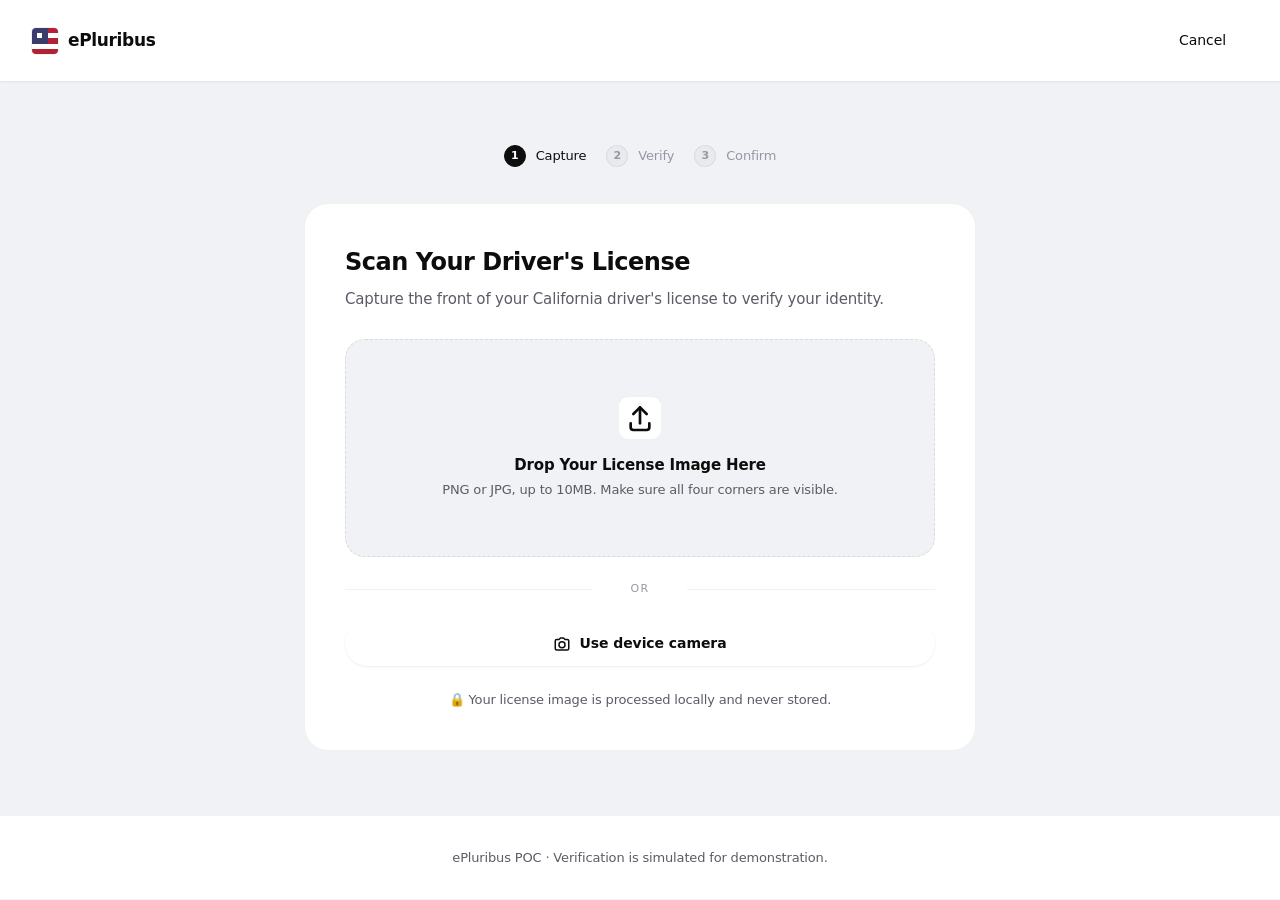
==== scan.html @ 2757e6bc "Initial commit: civic-usa-3 — Diia-style preview branch Forked from civic-usa and restyled in the sp" ====
<!DOCTYPE html>
<html lang="en">
<head>
  <meta charset="UTF-8">
  <meta name="viewport" content="width=device-width, initial-scale=1.0">
  <title>Verify your driver's license — ePluribus</title>
  <link rel="stylesheet" href="css/styles.css">
</head>
<body data-page="scan">
  <nav class="topnav">
    <div class="brand">
      <div class="brand-mark"><svg viewBox="0 0 25 25" xmlns="http://www.w3.org/2000/svg" aria-hidden="true"><rect width="15" height="15" fill="#3c3b6e"/><rect x="5" y="5" width="5" height="5" fill="#fff"/><rect x="15" width="10" height="5" fill="#b22234"/><rect x="15" y="5" width="10" height="5" fill="#fff"/><rect x="15" y="10" width="10" height="5" fill="#b22234"/><rect y="15" width="25" height="5" fill="#fff"/><rect y="20" width="25" height="5" fill="#b22234"/></svg></div>
      <span>ePluribus</span>
    </div>
    <a href="index.html" class="btn btn-ghost" style="font-size:14px;">Cancel</a>
  </nav>

  <main class="scan-page">
    <div class="scan-steps">
      <div class="scan-step-indicator active" data-step-ind="1"><div class="num">1</div> Capture</div>
      <div class="scan-step-indicator" data-step-ind="2"><div class="num">2</div> Verify</div>
      <div class="scan-step-indicator" data-step-ind="3"><div class="num">3</div> Confirm</div>
    </div>

    <!-- Step 1: capture -->
    <div class="scan-card" id="step1">
      <h2>Scan Your Driver's License</h2>
      <p class="lead" id="stateLead">Capture the front of your state-issued license to verify your identity.</p>

      <div class="dropzone" id="dropzone" tabindex="0">
        <div class="dropzone-icon">
          <svg width="32" height="32" viewBox="0 0 24 24" fill="none" stroke="currentColor" stroke-width="2" stroke-linecap="round" stroke-linejoin="round"><path d="M12 16V4"/><path d="M7 9l5-5 5 5"/><path d="M5 16v3a2 2 0 0 0 2 2h10a2 2 0 0 0 2-2v-3"/></svg>
        </div>
        <h3>Drop Your License Image Here</h3>
        <p>PNG or JPG, up to 10MB. Make sure all four corners are visible.</p>
        <input type="file" id="fileInput" accept="image/*" style="display:none;">
      </div>

      <div class="scan-or">or</div>

      <button class="btn btn-secondary btn-block" onclick="useCameraMock()">
        <svg width="18" height="18" viewBox="0 0 24 24" fill="none" stroke="currentColor" stroke-width="2" stroke-linecap="round" stroke-linejoin="round"><path d="M3 8a2 2 0 0 1 2-2h3l2-2h4l2 2h3a2 2 0 0 1 2 2v10a2 2 0 0 1-2 2H5a2 2 0 0 1-2-2z"/><circle cx="12" cy="13" r="4"/></svg>
        Use device camera
      </button>

      <p class="text-muted text-sm mt-6" style="text-align:center;">
        🔒 Your license image is processed locally and never stored.
      </p>
    </div>

    <!-- Step 2: scanning -->
    <div class="scan-card hidden" id="step2">
      <h2>Verifying Your License</h2>
      <p class="lead">Reading the document, validating against the DMV record, and creating your secure credential.</p>

      <div class="scan-progress">
        <div class="scan-anim"></div>
        <div class="progress-bar"><div class="progress-fill" id="progressFill"></div></div>
        <div class="scan-status" id="scanStatus">Reading document…</div>
      </div>
    </div>

    <!-- Step 3: confirm -->
    <div class="scan-card hidden" id="step3">
      <div class="banner-success">
        <svg width="20" height="20" viewBox="0 0 24 24" fill="none" stroke="currentColor" stroke-width="2.4" stroke-linecap="round" stroke-linejoin="round"><polyline points="20 6 9 17 4 12"/></svg>
        <div><strong>Verified!</strong> We matched your license to a DMV record.</div>
      </div>
      <h2>Confirm Your Details</h2>
      <p class="lead">Review the information we extracted. You'll use this to access state services.</p>

      <div class="scanned-info" id="scannedInfo"></div>

      <div class="row" style="gap:10px; margin-top:8px;">
        <button class="btn btn-secondary" onclick="goBackToStep1()">Re-scan</button>
        <button class="btn btn-primary" style="margin-left:auto;" onclick="finishOnboarding()">
          Confirm & continue
          <svg width="16" height="16" viewBox="0 0 24 24" fill="none" stroke="currentColor" stroke-width="2.4" stroke-linecap="round" stroke-linejoin="round"><path d="M5 12h14M13 5l7 7-7 7"/></svg>
        </button>
      </div>
    </div>
  </main>

  <footer>
    <p>ePluribus POC · Verification is simulated for demonstration.</p>
  </footer>

  <script src="js/app.js"></script>
  <script>
    const stateCode = getState();
    document.getElementById('stateLead').textContent =
      `Capture the front of your ${STATES[stateCode] || ''} driver's license to verify your identity.`;

    const dropzone = document.getElementById('dropzone');
    const fileInput = document.getElementById('fileInput');

    dropzone.addEventListener('click', () => fileInput.click());
    dropzone.addEventListener('keydown', e => {
      if (e.key === 'Enter' || e.key === ' ') { e.preventDefault(); fileInput.click(); }
    });
    dropzone.addEventListener('dragover', e => { e.preventDefault(); dropzone.classList.add('drag'); });
    dropzone.addEventListener('dragleave', () => dropzone.classList.remove('drag'));
    dropzone.addEventListener('drop', e => {
      e.preventDefault();
      dropzone.classList.remove('drag');
      if (e.dataTransfer.files.length) startScan();
    });
    fileInput.addEventListener('change', () => {
      if (fileInput.files.length) startScan();
    });

    function useCameraMock() { startScan(); }

    function setStepIndicator(n) {
      document.querySelectorAll('.scan-step-indicator').forEach(el => {
        const i = +el.dataset.stepInd;
        el.classList.toggle('active', i === n);
        el.classList.toggle('done', i < n);
      });
    }

    function startScan() {
      setStepIndicator(2);
      document.getElementById('step1').classList.add('hidden');
      document.getElementById('step2').classList.remove('hidden');

      const fill = document.getElementById('progressFill');
      const status = document.getElementById('scanStatus');
      const stages = [
        { pct: 18, msg: 'Reading document…' },
        { pct: 38, msg: 'Detecting security features…' },
        { pct: 60, msg: 'Matching to DMV record…' },
        { pct: 82, msg: 'Cryptographically signing credential…' },
        { pct: 100, msg: 'Verified.' },
      ];
      let i = 0;
      const tick = () => {
        if (i >= stages.length) { showConfirm(); return; }
        fill.style.width = stages[i].pct + '%';
        status.textContent = stages[i].msg;
        i++;
        setTimeout(tick, 650);
      };
      tick();
    }

    function showConfirm() {
      const citizen = buildMockCitizen(stateCode);
      window._pendingCitizen = citizen;
      const fields = [
        { label: 'Full name', value: `${citizen.firstName} ${citizen.middleInitial}. ${citizen.lastName}`, full: true },
        { label: 'Date of birth', value: formatDateLong(citizen.dob) },
        { label: 'Sex', value: citizen.sex },
        { label: 'License number', value: citizen.licenseNumber },
        { label: 'Class', value: citizen.class },
        { label: 'State', value: citizen.stateName },
        { label: 'Expires', value: formatDateLong(citizen.expires) },
        { label: 'Address', value: `${citizen.address}, ${citizen.city}, ${citizen.state} ${citizen.zip}`, full: true },
      ];
      const html = fields.map(f => `
        <div class="info-field${f.full ? ' full' : ''}">
          <label>${f.label}</label>
          <div class="value">${f.value}</div>
        </div>
      `).join('');
      document.getElementById('scannedInfo').innerHTML = html;
      setTimeout(() => {
        setStepIndicator(3);
        document.getElementById('step2').classList.add('hidden');
        document.getElementById('step3').classList.remove('hidden');
      }, 400);
    }

    function goBackToStep1() {
      setStepIndicator(1);
      document.getElementById('step3').classList.add('hidden');
      document.getElementById('step1').classList.remove('hidden');
      fileInput.value = '';
    }

    function finishOnboarding() {
      if (!window._pendingCitizen) return;
      setCitizen(window._pendingCitizen);
      window.location.href = 'dashboard.html';
    }
  </script>
</body>
</html>
---- css/styles.css ----
:root {
  /* === Diia-inspired design tokens === */
  /* Pure white tiles floating on cool light gray with soft drop shadows.
     Yellow (#FFD500, the Ukrainian flag yellow) is the bold accent for CTAs;
     true black is the primary action color. Hairline gray borders are
     replaced with elevation shadows. Typography leans bolder and a touch
     larger to match Diia's confident, large-type feel. */

  /* Brand & accent */
  --diia-yellow: #FFD500;
  --diia-yellow-soft: #FFF5B0;
  --diia-yellow-dark: #E6BD00;
  --diia-black: #0d0d0d;
  --diia-black-soft: #2a2a2a;

  /* Surfaces — pure white tiles on a soft cool-gray page bg */
  --bg: #f0f2f5;
  --bg-alt: #e8eaee;
  --surface: #ffffff;
  --surface-1: #ffffff;
  --surface-2: #f7f8fa;
  --surface-3: #eff1f4;

  /* Text */
  --text: #0d0d0d;
  --text-muted: #5a5c66;
  --text-subtle: #9498a4;

  /* Status — bold, Diia-esque */
  --success: #1fa952;
  --warning: #ffa800;
  --danger:  #e03131;

  /* Radii — moderate, not Material-massive */
  --radius-sm: 8px;
  --radius: 14px;
  --radius-lg: 20px;
  --radius-xl: 24px;
  --radius-pill: 999px;

  /* Soft Diia drop shadows — distinct cards floating */
  --shadow-1: 0 1px 2px rgba(15, 17, 26, 0.04), 0 1px 3px rgba(15, 17, 26, 0.04);
  --shadow-2: 0 2px 6px rgba(15, 17, 26, 0.06), 0 8px 16px rgba(15, 17, 26, 0.04);
  --shadow-3: 0 4px 10px rgba(15, 17, 26, 0.06), 0 12px 32px rgba(15, 17, 26, 0.10);
  --shadow-4: 0 8px 16px rgba(15, 17, 26, 0.08), 0 24px 48px rgba(15, 17, 26, 0.12);

  /* Legacy aliases */
  --primary: var(--diia-black);
  --primary-dark: #000000;
  --primary-light: var(--diia-black-soft);
  --accent: var(--diia-yellow);
  --gold: var(--diia-yellow);
  --border: rgba(15, 17, 26, 0.06);
  --border-strong: rgba(15, 17, 26, 0.10);
  --shadow-sm: var(--shadow-1);
  --shadow:    var(--shadow-2);
  --shadow-lg: var(--shadow-3);
}

* { box-sizing: border-box; margin: 0; padding: 0; }
html, body { height: 100%; }

body {
  font-family: "e-Ukraine", "Inter", -apple-system, BlinkMacSystemFont, "Segoe UI", Roboto, system-ui, sans-serif;
  background: var(--bg);
  color: var(--text);
  line-height: 1.5;
  -webkit-font-smoothing: antialiased;
  letter-spacing: -0.01em;
}

a { color: var(--text); text-decoration: none; }
a:hover { color: var(--primary); }

/* === Top Nav (landing/scan) === */
.topnav {
  display: flex;
  align-items: center;
  justify-content: space-between;
  padding: 18px 32px;
  background: var(--surface);
  backdrop-filter: saturate(140%) blur(8px);
  -webkit-backdrop-filter: saturate(140%) blur(8px);
  border-bottom: none;
  box-shadow: var(--shadow-1);
  position: sticky;
  top: 0;
  z-index: 20;
}
.brand {
  display: flex;
  align-items: center;
  gap: 10px;
  font-weight: 600;
  font-size: 17px;
  color: var(--text);
  letter-spacing: -0.02em;
}
.brand-mark {
  width: 26px;
  height: 26px;
  flex-shrink: 0;
  border-radius: 4px;
  overflow: hidden;
  box-shadow: 0 0 0 1px rgba(0,0,0,0.06);
}
.brand-mark svg {
  display: block;
  width: 100%;
  height: 100%;
  shape-rendering: crispEdges;
}
.brand-state {
  color: var(--license-accent, var(--text-muted));
  font-weight: 700;
  font-size: 14px;
  letter-spacing: 0.04em;
  margin-left: 2px;
  padding: 1px 6px;
  border-radius: 4px;
  background: color-mix(in srgb, var(--license-accent, var(--text)) 14%, transparent);
}
.topnav-links { display: flex; gap: 28px; }
.topnav-links a { color: var(--text-muted); font-weight: 500; font-size: 14px; }
.topnav-links a:hover { color: var(--text); }

/* === Buttons === Diia-style: bold black primary, yellow accent CTA */
.btn {
  display: inline-flex;
  align-items: center;
  justify-content: center;
  gap: 8px;
  padding: 12px 22px;
  border: none;
  border-radius: var(--radius-pill);
  font: inherit;
  font-weight: 600;
  font-size: 14px;
  cursor: pointer;
  transition: background 0.15s ease, box-shadow 0.18s ease, transform 0.18s ease, color 0.15s ease;
  text-decoration: none;
  white-space: nowrap;
  letter-spacing: -0.005em;
}
.btn:hover { text-decoration: none; }
.btn-primary { background: var(--diia-black); color: white; }
.btn-primary:hover { background: #000; box-shadow: var(--shadow-2); }
.btn-secondary {
  background: var(--surface);
  color: var(--text);
  box-shadow: var(--shadow-1);
}
.btn-secondary:hover { box-shadow: var(--shadow-2); transform: translateY(-1px); }
.btn-ghost { background: transparent; color: var(--text); font-weight: 500; }
.btn-ghost:hover { background: var(--surface-2); }
/* Bold yellow CTA — use for the most important call-to-action on a screen */
.btn-accent { background: var(--license-accent, #c9a227); color: white; }
.btn-accent:hover {
  background: color-mix(in srgb, var(--license-accent, #c9a227) 88%, black);
  box-shadow: var(--shadow-2);
}
.btn-lg { padding: 14px 26px; font-size: 15px; }
.btn-block { width: 100%; }

/* === Hero === */
.hero {
  padding: 96px 32px 64px;
  max-width: 980px;
  margin: 0 auto;
  text-align: center;
}
.hero-eyebrow {
  display: inline-block;
  padding: 6px 14px;
  background: color-mix(in srgb, var(--license-accent, #c9a227) 22%, white);
  color: color-mix(in srgb, var(--license-accent, #c9a227) 70%, var(--diia-black));
  border-radius: var(--radius-pill);
  font-weight: 700;
  font-size: 12px;
  letter-spacing: 0.02em;
  text-transform: uppercase;
  margin-bottom: 24px;
  border: none;
}
.hero h1 {
  font-size: 64px;
  line-height: 1.02;
  font-weight: 800;
  letter-spacing: -0.04em;
  margin-bottom: 20px;
  color: var(--text);
}
.hero-sub {
  font-size: 18px;
  color: var(--text-muted);
  max-width: 600px;
  margin: 0 auto 36px;
  letter-spacing: -0.005em;
}
.hero-cta {
  display: flex;
  gap: 10px;
  justify-content: center;
  flex-wrap: wrap;
  align-items: center;
}
.state-select {
  padding: 12px 16px;
  font-size: 15px;
  border-radius: var(--radius-sm);
  border: 1px solid var(--border-strong);
  background: white;
  font-family: inherit;
  min-width: 240px;
  cursor: pointer;
  transition: border-color 0.15s ease;
}
.state-select:hover { border-color: var(--text); }

/* === Features Grid === */
.features {
  padding: 80px 32px;
  max-width: 1100px;
  margin: 0 auto;
}
.features-grid {
  display: grid;
  grid-template-columns: repeat(auto-fit, minmax(240px, 1fr));
  gap: 16px;
  margin-top: 48px;
  background: transparent;
  border: none;
  border-radius: 0;
  overflow: visible;
}
.feature-card {
  background: var(--surface);
  padding: 28px 24px;
  border-radius: var(--radius-lg);
  border: none;
  box-shadow: var(--shadow-1);
  transition: box-shadow 0.18s ease, transform 0.18s ease;
}
.feature-card:hover { box-shadow: var(--shadow-3); transform: translateY(-2px); background: var(--surface); }

.features-grid.features-grid-flow {
  gap: 16px;
  grid-template-columns: repeat(auto-fit, minmax(208px, 1fr));
}
.features-grid.features-grid-flow .feature-card { padding: 24px 22px; }
.feature-icon {
  width: 44px;
  height: 44px;
  border-radius: 14px;
  display: grid;
  place-items: center;
  margin-bottom: 18px;
  background: color-mix(in srgb, var(--license-accent, #c9a227) 18%, white);
  color: color-mix(in srgb, var(--license-accent, #c9a227) 70%, var(--diia-black));
  border: none;
}
.feature-icon.blue   { background: #e0e9fb; color: #1d4ed8; }
.feature-icon.red    { background: #fde2e2; color: #c62828; }
.feature-icon.green  { background: #d8f0e3; color: #1fa952; }
.feature-icon.gold   { background: #fff5b0; color: #8b6914; }
.feature-icon.purple { background: #ece1f6; color: #7c3aed; }
.feature-icon.teal   { background: #d1eef0; color: #0d8b73; }
.feature-icon.amber  { background: #fde4cc; color: #b06000; }
.feature-icon.rose   { background: #fbdde9; color: #b21f6e; }
.feature-icon.indigo { background: #dadcf6; color: #3a3aa0; }
.feature-icon.slate  { background: #e1e6ec; color: #475569; }
.feature-card h3 {
  font-size: 17px;
  font-weight: 700;
  margin-bottom: 6px;
  letter-spacing: -0.015em;
}
.feature-card p {
  color: var(--text-muted);
  font-size: 14px;
  line-height: 1.55;
}

.section-title {
  font-size: 36px;
  font-weight: 800;
  letter-spacing: -0.035em;
  text-align: center;
  margin-bottom: 12px;
  color: var(--text);
}
.section-sub {
  text-align: center;
  color: var(--text-muted);
  font-size: 16px;
  max-width: 560px;
  margin: 0 auto;
}

/* === How it works === */
.howit {
  background: var(--surface);
  padding: 80px 32px;
  border-top: none;
  border-bottom: none;
  box-shadow: var(--shadow-1);
  border-radius: var(--radius-xl);
  margin: 64px 24px;
  max-width: 1200px;
  margin-left: auto;
  margin-right: auto;
}
.howit-grid {
  max-width: 880px;
  margin: 48px auto 0;
  display: grid;
  grid-template-columns: repeat(3, 1fr);
  gap: 40px;
}
.howit-step .step-num {
  width: 28px; height: 28px;
  border-radius: 50%;
  background: var(--text);
  color: white;
  display: grid; place-items: center;
  font-weight: 500;
  font-size: 13px;
  margin-bottom: 16px;
}
.howit-step h4 {
  font-size: 15px;
  font-weight: 600;
  margin-bottom: 6px;
  letter-spacing: -0.01em;
}
.howit-step p { color: var(--text-muted); font-size: 14px; line-height: 1.55; }

footer {
  padding: 32px;
  text-align: center;
  color: var(--text-muted);
  font-size: 13px;
  background: white;
  border-top: 1px solid var(--border);
}

/* === Scan Page === */
.scan-page {
  max-width: 720px;
  margin: 64px auto;
  padding: 0 24px;
}
.scan-steps {
  display: flex;
  justify-content: center;
  gap: 20px;
  margin-bottom: 36px;
  flex-wrap: wrap;
}
.scan-step-indicator {
  display: flex;
  align-items: center;
  gap: 10px;
  color: var(--text-subtle);
  font-weight: 500;
  font-size: 13px;
}
.scan-step-indicator .num {
  width: 22px;
  height: 22px;
  border-radius: 50%;
  background: var(--bg-alt);
  display: grid;
  place-items: center;
  font-weight: 600;
  font-size: 11px;
  border: 1px solid var(--border);
}
.scan-step-indicator.active { color: var(--text); }
.scan-step-indicator.active .num { background: var(--text); color: white; border-color: var(--text); }
.scan-step-indicator.done .num { background: var(--success); color: white; border-color: var(--success); }

.scan-card {
  background: white;
  border-radius: var(--radius-xl);
  padding: 40px;
  border: 1px solid var(--border);
}
.scan-card h2 {
  font-size: 24px;
  font-weight: 600;
  margin-bottom: 8px;
  letter-spacing: -0.02em;
}
.scan-card .lead { color: var(--text-muted); margin-bottom: 28px; font-size: 15px; }

.dropzone {
  border: 1px dashed var(--border-strong);
  border-radius: var(--radius-lg);
  padding: 56px 32px;
  text-align: center;
  cursor: pointer;
  transition: border-color 0.15s ease, background 0.15s ease;
  background: var(--bg);
}
.dropzone:hover, .dropzone.drag {
  border-color: var(--text);
  background: var(--bg-alt);
}
.dropzone-icon {
  width: 44px;
  height: 44px;
  margin: 0 auto 14px;
  background: white;
  border-radius: 10px;
  display: grid;
  place-items: center;
  color: var(--text);
  border: 1px solid var(--border);
}
.dropzone h3 { font-size: 15px; font-weight: 600; margin-bottom: 4px; letter-spacing: -0.01em; }
.dropzone p { color: var(--text-muted); font-size: 13px; }

.scan-or {
  text-align: center;
  margin: 24px 0;
  color: var(--text-subtle);
  font-size: 11px;
  text-transform: uppercase;
  letter-spacing: 0.12em;
  position: relative;
}
.scan-or::before, .scan-or::after {
  content: "";
  position: absolute;
  top: 50%;
  width: 42%;
  height: 1px;
  background: var(--border);
}
.scan-or::before { left: 0; }
.scan-or::after { right: 0; }

/* === Scan animation === */
.scan-progress { text-align: center; padding: 20px 0; }
.scan-anim {
  width: 280px;
  height: 170px;
  background: linear-gradient(135deg, #0b3d91 0%, #1e3a8a 60%, #0a0a0a 100%);
  border-radius: 12px;
  margin: 0 auto 24px;
  position: relative;
  overflow: hidden;
}
.scan-anim::before {
  content: "";
  position: absolute;
  inset: 12px;
  border: 1px dashed rgba(255,255,255,0.25);
  border-radius: 6px;
}
.scan-anim::after {
  content: "";
  position: absolute;
  top: 0; left: 0; right: 0;
  height: 2px;
  background: linear-gradient(90deg, transparent, rgba(255,255,255,0.9), transparent);
  box-shadow: 0 0 16px rgba(255,255,255,0.5);
  animation: scan 2s linear infinite;
}
@keyframes scan {
  0%   { top: 0; opacity: 1; }
  50%  { top: calc(100% - 2px); opacity: 1; }
  51%  { opacity: 0; }
  100% { top: 0; opacity: 0; }
}
.progress-bar {
  width: 100%;
  height: 4px;
  background: var(--bg-alt);
  border-radius: 100px;
  overflow: hidden;
  margin: 16px 0 8px;
}
.progress-fill {
  height: 100%;
  background: var(--text);
  border-radius: 100px;
  width: 0;
  transition: width 0.4s ease;
}
.scan-status {
  color: var(--text-muted);
  font-size: 13px;
}

/* Each info-field is its own white tile; container is transparent. */
.scanned-info {
  display: flex;
  flex-wrap: wrap;
  gap: 8px;
  margin: 20px 0;
  background: transparent;
  border: none;
  border-radius: 0;
  overflow: visible;
}
.info-field {
  background: var(--surface-2);
  padding: 14px 16px;
  border-radius: var(--radius);
  flex: 1 1 calc(50% - 4px);
  min-width: 200px;
}
.info-field.full { flex-basis: 100%; }
.info-field label {
  display: block;
  font-size: 11px;
  color: var(--text-muted);
  font-weight: 500;
  text-transform: uppercase;
  letter-spacing: 0.06em;
  margin-bottom: 4px;
}
.info-field .value { font-weight: 500; font-size: 14px; }

/* === Dashboard / app shell === */
.app {
  display: grid;
  grid-template-columns: 64px 1fr;
  min-height: 100vh;
}
.sidebar {
  background: var(--surface);
  border-right: none;
  display: flex;
  flex-direction: column;
  padding: 18px 12px;
  position: sticky;
  top: 0;
  height: 100vh;
  width: 72px;
  overflow: hidden;
  z-index: 50;
  box-shadow: var(--shadow-1);
  transition: width 0.2s ease, box-shadow 0.2s ease;
}
.sidebar:hover {
  width: 240px;
  box-shadow: var(--shadow-3);
}
.sidebar .brand span,
.sidebar nav a span,
.user-info,
.sidebar .signout {
  opacity: 0;
  transition: opacity 0.12s ease;
  pointer-events: none;
}
.sidebar:hover .brand span,
.sidebar:hover nav a span,
.sidebar:hover .user-info,
.sidebar:hover .signout {
  opacity: 1;
  pointer-events: auto;
}
/* Labels shrink to fit whatever flex space is available — at sidebar width
   64px, min-width:0 lets them collapse to 0 (icon visible alone); at 232px
   they expand to text width. white-space:nowrap prevents long labels from
   wrapping to multiple lines (which would inflate row height). The layout
   stays stable across hover, so only width + opacity transition. */
.sidebar .brand > span,
.sidebar nav a > span,
.user-info {
  min-width: 0;
  overflow: hidden;
  white-space: nowrap;
}
.sidebar .brand { padding: 4px 11px 12px; }
.sidebar nav { flex: 1; }
.sidebar nav a {
  display: flex;
  align-items: center;
  gap: 14px;
  padding: 10px 14px;
  border-radius: var(--radius-pill);
  color: var(--text-muted);
  font-weight: 600;
  font-size: 14px;
  margin-bottom: 2px;
  transition: background 0.15s ease, color 0.15s ease;
  letter-spacing: -0.005em;
}
.sidebar nav a:hover { background: var(--surface-2); color: var(--text); text-decoration: none; }
.sidebar nav a.active {
  background: color-mix(in srgb, var(--license-accent, #c9a227) 22%, white);
  color: color-mix(in srgb, var(--license-accent, #c9a227) 70%, var(--diia-black));
  font-weight: 700;
  box-shadow: none;
  border: none;
}
.sidebar nav a.active svg { color: color-mix(in srgb, var(--license-accent, #c9a227) 70%, var(--diia-black)); opacity: 1; }
.sidebar nav a svg { flex-shrink: 0; opacity: 0.9; }

.user-card {
  background: var(--surface-2);
  border: none;
  border-radius: var(--radius);
  padding: 10px;
  display: flex;
  align-items: center;
  gap: 10px;
  transition: background 0.15s ease, border-color 0.15s ease, padding 0.15s ease;
}
.sidebar:not(:hover) .user-card {
  background: transparent;
  border-color: transparent;
  padding: 4px 9px;
}
.avatar {
  width: 30px;
  height: 30px;
  border-radius: 50%;
  background: linear-gradient(135deg,
    var(--license-deep, var(--text)) 0%,
    var(--license-accent, var(--text)) 100%);
  color: white;
  box-shadow: inset 0 1px 0 rgba(255,255,255,0.18);
  display: grid;
  place-items: center;
  font-weight: 600;
  font-size: 12px;
  flex-shrink: 0;
}
.user-info { flex: 1; min-width: 0; }
.user-info .name {
  font-weight: 500;
  font-size: 13px;
  overflow: hidden;
  text-overflow: ellipsis;
  white-space: nowrap;
}
.user-info .state {
  font-size: 12px;
  color: var(--text-muted);
  display: flex;
  align-items: center;
  gap: 6px;
}
.state-flag-chip {
  display: inline-block;
  width: 22px;
  height: 14px;
  flex-shrink: 0;
  border-radius: 2px;
  background-size: cover;
  background-position: center;
  background-color: var(--bg-alt);
  box-shadow: 0 0 0 1px rgba(0,0,0,0.10), 0 1px 1px rgba(0,0,0,0.06);
}

.main-content {
  padding: 36px 44px 60px;
  max-width: 1200px;
  width: 100%;
  position: relative;
  isolation: isolate;
}
.main-content::before {
  content: "";
  position: absolute;
  top: 0;
  left: 0;
  right: 0;
  height: 3px;
  background: var(--license-accent, var(--border));
  z-index: 1;
}
.page-header {
  display: flex;
  align-items: flex-end;
  justify-content: space-between;
  margin-bottom: 32px;
  gap: 20px;
  flex-wrap: wrap;
}
.page-title h1 {
  font-size: 26px;
  letter-spacing: -0.025em;
  font-weight: 600;
}
.page-title p { color: var(--text-muted); margin-top: 4px; font-size: 14px; }

/* === Cards & layout === */
.card {
  background: var(--surface);
  border-radius: var(--radius-lg);
  padding: 24px;
  border: none;
  box-shadow: var(--shadow-1);
}
.card-header {
  display: flex;
  align-items: center;
  justify-content: space-between;
  margin-bottom: 16px;
}
.card-title { font-size: 14px; font-weight: 600; letter-spacing: -0.005em; }
.card-link { font-size: 13px; color: var(--text-muted); }
.card-link:hover { color: var(--text); }

.grid-2 { display: grid; grid-template-columns: repeat(2, 1fr); gap: 16px; }
.grid-3 { display: grid; grid-template-columns: repeat(3, 1fr); gap: 14px; }
.grid-4 { display: grid; grid-template-columns: repeat(4, 1fr); gap: 12px; }
@media (max-width: 900px) {
  .grid-2, .grid-3, .grid-4 { grid-template-columns: 1fr; }
}

.stat {
  background: var(--surface);
  padding: 18px 20px;
  border-radius: var(--radius);
  border: none;
  box-shadow: var(--shadow-1);
}
.stat-label { font-size: 12px; color: var(--text-muted); font-weight: 500; text-transform: uppercase; letter-spacing: 0.04em; }
.stat-value {
  font-size: 28px;
  font-weight: 700;
  margin-top: 6px;
  letter-spacing: -0.03em;
}
.stat-trend {
  font-size: 12px;
  font-weight: 500;
  margin-top: 4px;
  display: inline-flex;
  align-items: center;
  gap: 4px;
}
.stat-trend.up { color: var(--success); }
.stat-trend.down { color: var(--danger); }

/* === Service cards (dashboard) === */
.services {
  display: grid;
  grid-template-columns: repeat(auto-fit, minmax(220px, 1fr));
  gap: 12px;
}
.service-card {
  background: var(--surface);
  padding: 22px;
  border-radius: var(--radius-lg);
  border: none;
  box-shadow: var(--shadow-1);
  cursor: pointer;
  transition: box-shadow 0.18s ease, transform 0.18s ease;
  display: block;
  color: inherit;
}
.service-card:hover {
  box-shadow: var(--shadow-3);
  transform: translateY(-2px);
  text-decoration: none;
}
.service-icon {
  width: 44px;
  height: 44px;
  border-radius: 14px;
  display: grid;
  place-items: center;
  margin-bottom: 18px;
  /* Default falls back to a soft tint of the citizen's state-themed accent */
  background: color-mix(in srgb, var(--license-accent, #c9a227) 18%, white);
  color: color-mix(in srgb, var(--license-accent, #c9a227) 70%, var(--diia-black));
  border: none;
}
.service-icon.blue   { background: #e0e9fb; color: #1d4ed8; }
.service-icon.red    { background: #fde2e2; color: #c62828; }
.service-icon.green  { background: #d8f0e3; color: #1fa952; }
.service-icon.gold   { background: #fff5b0; color: #8b6914; }
.service-icon.purple { background: #ece1f6; color: #7c3aed; }
.service-icon.teal   { background: #d1eef0; color: #0d8b73; }
.service-icon.amber  { background: #fde4cc; color: #b06000; }
.service-icon.rose   { background: #fbdde9; color: #b21f6e; }
.service-icon.indigo { background: #dadcf6; color: #3a3aa0; }
.service-icon.slate  { background: #e1e6ec; color: #475569; }
.service-card h3 {
  font-size: 16px;
  font-weight: 700;
  margin-bottom: 4px;
  letter-spacing: -0.015em;
}
.service-card p { color: var(--text-muted); font-size: 13px; line-height: 1.5; }

/* === Digital License Card === */
.license-wrap {
  display: flex;
  flex-direction: column;
  align-items: flex-start;
  gap: 20px;
}
.license-card {
  width: 100%;
  max-width: 520px;
  aspect-ratio: 1.586 / 1;
  border-radius: 16px;
  background:
    radial-gradient(circle at 12% -10%, rgba(180, 200, 255, 0.14) 0%, transparent 45%),
    radial-gradient(circle at 95% 105%, rgba(0, 0, 20, 0.55) 0%, transparent 55%),
    repeating-linear-gradient(22deg, transparent 0 6px, rgba(255,255,255,0.025) 6px 7px),
    linear-gradient(135deg, var(--license-deep, #0a1138) 0%, #06092a 100%);
  color: white;
  padding: 22px 24px;
  position: relative;
  box-shadow:
    inset 0 1px 0 rgba(255,255,255,0.10),
    inset 0 -1px 0 rgba(0,0,0,0.30),
    0 1px 2px rgba(15,23,42,0.20),
    0 12px 32px rgba(11,61,145,0.22),
    0 24px 60px rgba(15,23,42,0.22);
  overflow: hidden;
  font-family: -apple-system, "Segoe UI", sans-serif;
  transition: transform 0.2s ease, box-shadow 0.2s ease;
  isolation: isolate;
}
.license-card:hover {
  transform: translateY(-2px);
  box-shadow:
    inset 0 1px 0 rgba(255,255,255,0.10),
    inset 0 -1px 0 rgba(0,0,0,0.30),
    0 1px 2px rgba(15,23,42,0.20),
    0 18px 40px rgba(11,61,145,0.28),
    0 32px 80px rgba(15,23,42,0.28);
}
.license-card::before {
  content: "";
  position: absolute;
  top: -40%; right: -20%;
  width: 360px; height: 360px;
  background: radial-gradient(circle, rgba(255,255,255,0.08) 0%, transparent 60%);
  pointer-events: none;
  z-index: 1;
}
.license-card::after {
  content: "";
  position: absolute;
  bottom: -50%; left: -20%;
  width: 280px; height: 280px;
  background: radial-gradient(circle, rgba(200,16,46,0.10) 0%, transparent 60%);
  pointer-events: none;
  z-index: 1;
}

.license-glyph {
  position: absolute;
  inset: 0;
  background-size: cover;
  background-position: center;
  background-repeat: no-repeat;
  opacity: 0.55;
  pointer-events: none;
  z-index: 0;
  border-radius: inherit;
  filter: saturate(0.85);
}
.license-scrim {
  position: absolute;
  inset: 0;
  border-radius: inherit;
  pointer-events: none;
  z-index: 1;
  background:
    linear-gradient(180deg,
      rgba(8, 12, 35, 0.35) 0%,
      rgba(8, 12, 35, 0.05) 18%,
      rgba(8, 12, 35, 0.05) 50%,
      rgba(8, 12, 35, 0.65) 100%);
}

.license-state {
  font-size: 14px;
  font-weight: 600;
  text-transform: uppercase;
  letter-spacing: 0.10em;
  position: relative;
  z-index: 2;
  display: inline-block;
  padding-bottom: 3px;
  border-bottom: 1px solid var(--license-accent, rgba(255,255,255,0.4));
}
.license-type {
  font-size: 10px;
  opacity: 0.7;
  text-transform: uppercase;
  letter-spacing: 0.14em;
  margin-top: 4px;
  font-weight: 500;
  position: relative;
  z-index: 2;
}

.passport-flag {
  position: absolute;
  top: 18px;
  right: 22px;
  width: 38px;
  height: 20px;
  border-radius: 2px;
  overflow: hidden;
  box-shadow: 0 1px 2px rgba(0,0,0,0.35), inset 0 0 0 0.5px rgba(0,0,0,0.15);
  z-index: 2;
}

.license-portrait {
  width: 78px;
  height: 96px;
  border-radius: 6px;
  background: linear-gradient(180deg,
    color-mix(in srgb, var(--license-accent, #c9a227) 28%, #2a3548) 0%,
    #1a2236 100%);
  position: absolute;
  top: 96px; left: 24px;
  display: grid;
  place-items: center;
  font-size: 24px;
  font-weight: 600;
  color: rgba(255,255,255,0.92);
  letter-spacing: 0.05em;
  box-shadow:
    inset 0 0 0 1px rgba(255,255,255,0.18),
    inset 0 -16px 24px rgba(0,0,0,0.30),
    0 1px 2px rgba(0,0,0,0.35);
  z-index: 3;
  text-shadow: 0 1px 2px rgba(0,0,0,0.4);
}

.license-fields {
  position: absolute;
  top: 96px;
  left: 116px;
  right: 24px;
  z-index: 3;
}
.license-name {
  font-size: 18px;
  font-weight: 600;
  letter-spacing: 0.02em;
  margin-bottom: 2px;
  white-space: nowrap;
  overflow: hidden;
  text-overflow: ellipsis;
  color: rgba(255,255,255,0.96);
  text-shadow: 0 1px 0 rgba(0,0,0,0.30), 0 0 1px rgba(255,255,255,0.12);
}
.license-address {
  font-size: 14px;
  font-weight: 500;
  letter-spacing: 0.05em;
  color: rgba(255,255,255,0.72);
  margin-bottom: 12px;
  white-space: nowrap;
  overflow: hidden;
  text-overflow: ellipsis;
  font-family: ui-monospace, "SF Mono", Menlo, Consolas, monospace;
}
/* Meta fields fill the empty bottom half of the card in a 4-column grid.
   minmax(0, 1fr) forces truly equal columns regardless of content width
   (otherwise long labels like "Date of Birth" can stretch their cell). */
.license-meta {
  position: absolute;
  left: 24px;
  right: 24px;
  bottom: 22px;
  z-index: 3;
  display: grid;
  grid-template-columns: repeat(4, minmax(0, 1fr));
  gap: 18px 24px;
}
.license-meta > div { line-height: 1.15; min-width: 0; }
.license-meta span {
  display: block;
  font-size: 9px;
  letter-spacing: 0.14em;
  text-transform: uppercase;
  opacity: 0.6;
  margin-bottom: 4px;
  font-weight: 500;
  color: rgba(255,255,255,0.95);
}
.license-meta strong {
  display: block;
  font-size: 14px;
  font-weight: 600;
  letter-spacing: 0.02em;
  color: rgba(255,255,255,0.96);
  font-feature-settings: "tnum";
  white-space: nowrap;
}

.license-num-line {
  margin-top: 6px;
  display: flex;
  align-items: baseline;
  gap: 8px;
}
.license-num-line span {
  font-size: 9px;
  letter-spacing: 0.20em;
  text-transform: uppercase;
  opacity: 0.65;
  font-weight: 600;
  color: rgba(255,255,255,0.85);
}
.license-num-line strong {
  font-size: 14px;
  font-weight: 600;
  letter-spacing: 0.02em;
  color: rgba(255,255,255,0.96);
  font-feature-settings: "tnum";
  white-space: nowrap;
}

/* Flip mechanics: front + back card share the .license-card styling but
   sit absolutely inside the .license-flip-inner; on .flipped the inner
   rotates 180deg around Y, swapping which face is visible. */
.license-flip {
  width: 100%;
  max-width: 520px;
  aspect-ratio: 1.586 / 1;
  perspective: 1400px;
  position: relative;
}
.license-flip-inner {
  position: relative;
  width: 100%;
  height: 100%;
  transform-style: preserve-3d;
  transition: transform 0.75s cubic-bezier(0.4, 0.0, 0.2, 1);
}
.license-flip.flipped .license-flip-inner {
  transform: rotateY(180deg);
}
.license-flip > .license-flip-inner > .license-card {
  position: absolute;
  inset: 0;
  width: 100%;
  height: 100%;
  max-width: none;
  aspect-ratio: auto;
  margin: 0;
  -webkit-backface-visibility: hidden;
  backface-visibility: hidden;
}
.license-flip.flipped .license-front { pointer-events: none; }
.license-flip:not(.flipped) .license-back { pointer-events: none; }

/* Back face — simplified, dark blue, QR centered. */
.license-card.license-back {
  transform: rotateY(180deg);
  background:
    radial-gradient(circle at 20% 0%, rgba(180, 200, 255, 0.10) 0%, transparent 55%),
    linear-gradient(135deg, #0c2a6b 0%, #051538 100%);
  display: grid;
  place-items: center;
  padding: 24px;
  font-family: -apple-system, "Segoe UI", sans-serif;
}
.license-back-content {
  display: flex;
  flex-direction: column;
  align-items: center;
  gap: 10px;
  position: relative;
  z-index: 4;
  text-align: center;
  color: white;
}
.license-back-state {
  font-size: 12px;
  font-weight: 600;
  text-transform: uppercase;
  letter-spacing: 0.20em;
  opacity: 0.88;
}
.license-back-label {
  font-size: 10px;
  opacity: 0.55;
  text-transform: uppercase;
  letter-spacing: 0.18em;
  font-weight: 500;
  margin-top: -6px;
}
.license-qr-large {
  width: 168px;
  height: 168px;
  background: white;
  border-radius: 10px;
  padding: 8px;
  box-shadow:
    0 8px 28px rgba(0,0,0,0.45),
    inset 0 1px 0 rgba(255,255,255,0.6);
  display: grid;
  place-items: center;
  margin-top: 4px;
}
.license-qr-large img {
  width: 100%;
  height: 100%;
  display: block;
  border-radius: 4px;
}

.license-shine {
  position: absolute;
  inset: 0;
  border-radius: inherit;
  pointer-events: none;
  background: linear-gradient(115deg,
    transparent 35%,
    rgba(255,255,255,0.18) 50%,
    transparent 65%);
  transform: translateX(-150%);
  opacity: 0;
  z-index: 5;
}
@media (prefers-reduced-motion: no-preference) {
  @keyframes license-sheen {
    0%   { transform: translateX(-150%); opacity: 0; }
    25%  { opacity: 1; }
    75%  { opacity: 1; }
    100% { transform: translateX(150%); opacity: 0; }
  }
  .license-card:hover .license-shine {
    animation: license-sheen 1.4s ease;
  }
}

.renewal-pane {
  background: var(--bg);
  border: 1px solid var(--border);
  border-radius: var(--radius);
  padding: 22px;
}

.license-actions { display: flex; gap: 10px; margin-top: 20px; flex-wrap: wrap; }

/* === Wallet tabs + document panels === */
.doc-tabs {
  display: flex;
  flex-wrap: wrap;
  gap: 6px;
  margin-bottom: 24px;
}
.doc-tab {
  display: inline-flex;
  align-items: center;
  gap: 8px;
  font: inherit;
  font-size: 13px;
  font-weight: 500;
  padding: 8px 14px;
  border-radius: 100px;
  border: 1px solid var(--border-strong);
  background: white;
  color: var(--text-muted);
  cursor: pointer;
  transition: border-color 0.15s ease, color 0.15s ease, background 0.15s ease;
  letter-spacing: -0.005em;
}
.doc-tab:hover { border-color: var(--text); color: var(--text); }
.doc-tab.active {
  background: var(--text);
  border-color: var(--text);
  color: white;
}
.doc-tab svg { flex-shrink: 0; }

.doc-panel { animation: doc-fade-in 0.18s ease; }
.doc-panel[hidden] { display: none; }
@keyframes doc-fade-in {
  from { opacity: 0; transform: translateY(4px); }
  to { opacity: 1; transform: none; }
}

/* Generic doc-card chassis. Each doc-card variant overrides the background
   and inner layout; sizing/aspect/shadow are shared. */
.doc-card {
  width: 100%;
  max-width: 520px;
  aspect-ratio: 1.586 / 1;
  border-radius: 16px;
  padding: 22px 24px;
  position: relative;
  overflow: hidden;
  font-family: -apple-system, "Segoe UI", sans-serif;
  box-shadow:
    0 1px 2px rgba(15,23,42,0.20),
    0 12px 32px rgba(11,61,145,0.18),
    0 24px 60px rgba(15,23,42,0.20);
  transition: transform 0.2s ease, box-shadow 0.2s ease;
}
.doc-card:hover {
  transform: translateY(-2px);
  box-shadow:
    0 1px 2px rgba(15,23,42,0.20),
    0 18px 40px rgba(11,61,145,0.22),
    0 32px 80px rgba(15,23,42,0.24);
}

/* ---------- Passport ---------- */
.passport-card {
  background:
    radial-gradient(circle at 18% 0%, rgba(201,162,39,0.16) 0%, transparent 55%),
    linear-gradient(135deg, #0a1f4a 0%, #051538 100%);
  color: rgba(255,255,255,0.92);
  display: grid;
  grid-template-columns: 90px 1fr;
  grid-template-rows: auto auto auto;
  column-gap: 16px;
  row-gap: 8px;
  padding: 18px 22px;
}
.passport-watermark {
  position: absolute;
  inset: 0;
  background-image: radial-gradient(circle, rgba(201,162,39,0.10) 0%, transparent 60%);
  background-size: 50% 50%;
  background-position: center;
  background-repeat: no-repeat;
  pointer-events: none;
}
.passport-header {
  grid-column: 1 / -1;
  border-bottom: 1px solid rgba(201,162,39,0.30);
  padding-bottom: 6px;
  position: relative;
  z-index: 1;
}
.passport-country {
  color: #e8c66b;
  font-size: 12px;
  font-weight: 600;
  letter-spacing: 0.16em;
}
.passport-type {
  font-size: 9.5px;
  letter-spacing: 0.06em;
  opacity: 0.7;
  margin-top: 2px;
}
.passport-photo {
  width: 76px;
  height: 96px;
  border-radius: 4px;
  background: linear-gradient(180deg, #94a3b8 0%, #475569 100%);
  display: grid;
  place-items: center;
  font-size: 22px;
  font-weight: 600;
  color: rgba(255,255,255,0.85);
  letter-spacing: 0.04em;
  box-shadow: inset 0 0 0 1px rgba(255,255,255,0.20);
  align-self: center;
  position: relative;
  z-index: 1;
}
.passport-fields {
  position: relative;
  z-index: 1;
  align-self: center;
}
.passport-meta {
  display: grid;
  grid-template-columns: repeat(2, 1fr);
  gap: 5px 14px;
  font-size: 9.5px;
}
.passport-meta span {
  display: block;
  color: #c8a248;
  font-weight: 500;
  letter-spacing: 0.06em;
  text-transform: uppercase;
  font-size: 8.5px;
  margin-bottom: 1px;
}
.passport-meta strong {
  font-size: 11px;
  font-weight: 600;
  letter-spacing: 0.02em;
}
.passport-mrz {
  grid-column: 1 / -1;
  font-family: ui-monospace, "SF Mono", Menlo, Consolas, monospace;
  font-size: 9.5px;
  letter-spacing: 0.10em;
  background: rgba(0,0,0,0.30);
  padding: 6px 10px;
  border-radius: 3px;
  white-space: nowrap;
  overflow: hidden;
  text-overflow: ellipsis;
  margin-top: 4px;
  position: relative;
  z-index: 1;
}

/* ---------- Hunting ---------- */
.hunting-card {
  background:
    radial-gradient(circle at 80% 100%, rgba(94,141,72,0.30) 0%, transparent 55%),
    linear-gradient(135deg, #1f3a2a 0%, #0a1f15 100%);
  color: rgba(255,255,255,0.92);
  padding: 22px 24px;
}
.hunting-watermark {
  position: absolute;
  bottom: -10px;
  right: -20px;
  width: 180px;
  height: 180px;
  background-image: url("data:image/svg+xml;utf8,<svg xmlns='http://www.w3.org/2000/svg' viewBox='0 0 24 24' fill='%23a8c897' opacity='0.18'><path d='M12 2L7 9h2L5 15h2.5L3 21h18l-4.5-6H19l-4-6h2zm-1 17h2v3h-2z'/></svg>");
  background-size: contain;
  background-repeat: no-repeat;
  pointer-events: none;
}
.hunting-header { position: relative; z-index: 1; }
.hunting-state {
  font-size: 11px;
  letter-spacing: 0.18em;
  color: #d4cfa3;
  font-weight: 600;
}
.hunting-dept {
  font-size: 10px;
  opacity: 0.7;
  letter-spacing: 0.06em;
  margin-top: 2px;
}
.hunting-title {
  font-size: 22px;
  font-weight: 700;
  letter-spacing: 0.04em;
  margin-top: 14px;
  position: relative;
  z-index: 1;
  text-transform: uppercase;
}
.hunting-name {
  font-size: 16px;
  font-weight: 600;
  margin-top: 4px;
  letter-spacing: 0.01em;
  position: relative;
  z-index: 1;
}
.hunting-fields {
  display: grid;
  grid-template-columns: repeat(2, 1fr);
  gap: 6px 18px;
  margin-top: 16px;
  position: relative;
  z-index: 1;
}
.hunting-fields span {
  display: block;
  color: #d4cfa3;
  font-size: 9px;
  font-weight: 500;
  letter-spacing: 0.08em;
  text-transform: uppercase;
}
.hunting-fields strong {
  display: block;
  font-size: 12px;
  font-weight: 600;
  margin-top: 1px;
  letter-spacing: 0.02em;
}
.hunting-tags {
  display: flex;
  flex-wrap: wrap;
  gap: 6px;
  margin-top: 14px;
  position: relative;
  z-index: 1;
}
.hunting-tag {
  font-size: 10px;
  font-weight: 600;
  padding: 3px 9px;
  border-radius: 100px;
  background: rgba(168,200,151,0.20);
  border: 1px solid rgba(168,200,151,0.35);
  color: #d4e8c1;
  letter-spacing: 0.04em;
}

/* ---------- Vehicle Registration ---------- */
.vehicle-card {
  background:
    repeating-linear-gradient(0deg, transparent 0 28px, rgba(0,0,0,0.025) 28px 29px),
    linear-gradient(180deg, #fefefe 0%, #f3f0e7 100%);
  color: var(--text);
  padding: 18px 22px;
  border: 1px solid #d8d4c5;
}
.vehicle-stamp {
  position: absolute;
  top: 18px;
  right: 22px;
  font-size: 11px;
  font-weight: 800;
  letter-spacing: 0.18em;
  color: rgba(185,28,28,0.45);
  border: 2px solid rgba(185,28,28,0.45);
  padding: 3px 8px;
  border-radius: 3px;
  transform: rotate(-6deg);
  pointer-events: none;
}
.vehicle-header {
  border-bottom: 2px solid #b91c1c;
  padding-bottom: 5px;
  margin-bottom: 8px;
}
.vehicle-state {
  font-size: 11px;
  font-weight: 700;
  letter-spacing: 0.16em;
  color: #b91c1c;
}
.vehicle-dept {
  font-size: 10px;
  color: var(--text-muted);
  letter-spacing: 0.04em;
  margin-top: 1px;
}
.vehicle-title {
  font-size: 13px;
  font-weight: 600;
  letter-spacing: 0.10em;
  text-transform: uppercase;
  color: #1a1a1a;
  margin-bottom: 8px;
}
.vehicle-plate-row {
  display: flex;
  align-items: center;
  gap: 14px;
  margin-bottom: 14px;
}
.vehicle-plate {
  font-family: ui-monospace, "SF Mono", Menlo, Consolas, monospace;
  font-size: 24px;
  font-weight: 700;
  letter-spacing: 0.10em;
  background: white;
  border: 2px solid #1a1a1a;
  border-radius: 4px;
  padding: 4px 12px;
  color: #b91c1c;
  text-shadow: 0 1px 0 rgba(0,0,0,0.05);
}
.vehicle-year {
  font-size: 26px;
  font-weight: 700;
  color: #1a3a8a;
  font-family: ui-monospace, monospace;
  background: linear-gradient(135deg, #f0d488 0%, #d4a64a 100%);
  border-radius: 50%;
  width: 50px;
  height: 50px;
  display: grid;
  place-items: center;
  border: 2px solid #1a1a1a;
}
.vehicle-fields {
  display: grid;
  grid-template-columns: repeat(2, 1fr);
  gap: 5px 16px;
  font-size: 10.5px;
}
.vehicle-fields span {
  display: block;
  color: var(--text-muted);
  font-size: 9px;
  font-weight: 500;
  letter-spacing: 0.06em;
  text-transform: uppercase;
}
.vehicle-fields strong {
  display: block;
  font-size: 11.5px;
  font-weight: 600;
  letter-spacing: 0.02em;
  color: var(--text);
  margin-top: 1px;
}

/* ---------- Birth Certificate ---------- */
.birth-card {
  background: #fdf8e8;
  background-image:
    radial-gradient(circle at 10% 10%, rgba(120, 60, 30, 0.06) 0%, transparent 30%),
    radial-gradient(circle at 90% 90%, rgba(120, 60, 30, 0.05) 0%, transparent 30%);
  color: #2a1a0a;
  padding: 24px 30px;
  font-family: Georgia, "Times New Roman", serif;
  border: 1px solid #d4c896;
}
.birth-corner {
  position: absolute;
  width: 36px;
  height: 36px;
  border: 2px solid #8a6f2e;
  pointer-events: none;
}
.birth-corner-tl { top: 8px; left: 8px; border-right: none; border-bottom: none; border-top-left-radius: 4px; }
.birth-corner-tr { top: 8px; right: 8px; border-left: none; border-bottom: none; border-top-right-radius: 4px; }
.birth-corner-bl { bottom: 8px; left: 8px; border-right: none; border-top: none; border-bottom-left-radius: 4px; }
.birth-corner-br { bottom: 8px; right: 8px; border-left: none; border-top: none; border-bottom-right-radius: 4px; }
.birth-header { text-align: center; margin-top: 4px; }
.birth-state {
  font-size: 11px;
  font-weight: 700;
  letter-spacing: 0.18em;
  color: #8a6f2e;
}
.birth-dept {
  font-size: 10px;
  color: #5a4520;
  letter-spacing: 0.04em;
  margin-top: 2px;
  font-style: italic;
}
.birth-title {
  font-family: Georgia, serif;
  font-size: 18px;
  font-weight: 700;
  letter-spacing: 0.04em;
  color: #2a1a0a;
  text-align: center;
  margin: 10px 0 8px;
  font-variant: small-caps;
}
.birth-name {
  font-family: "Brush Script MT", "Snell Roundhand", cursive;
  font-size: 22px;
  text-align: center;
  color: #1f3a8a;
  margin: 4px 0 12px;
  font-style: italic;
}
.birth-fields {
  display: grid;
  grid-template-columns: repeat(2, 1fr);
  gap: 4px 18px;
  font-size: 10.5px;
}
.birth-fields span {
  display: block;
  color: #6f5520;
  font-size: 9px;
  font-weight: 600;
  letter-spacing: 0.06em;
  text-transform: uppercase;
  font-family: Georgia, serif;
}
.birth-fields strong {
  display: block;
  font-size: 11px;
  font-weight: 500;
  color: #2a1a0a;
  font-family: Georgia, serif;
  margin-top: 1px;
}
.birth-seal {
  position: absolute;
  bottom: 16px;
  right: 16px;
  width: 56px;
  height: 56px;
  border-radius: 50%;
  border: 2px double #8a6f2e;
  display: grid;
  place-items: center;
  background: rgba(212,200,150,0.30);
}
.birth-seal span {
  font-size: 8px;
  font-weight: 700;
  text-align: center;
  letter-spacing: 0.08em;
  color: #8a6f2e;
  line-height: 1.15;
  text-transform: uppercase;
}

/* ---------- Health Insurance ---------- */
.health-card {
  background:
    radial-gradient(circle at 80% 0%, rgba(255,255,255,0.10) 0%, transparent 50%),
    linear-gradient(135deg, #0e4f9a 0%, #062f60 100%);
  color: white;
  padding: 18px 22px;
}
.health-header {
  display: flex;
  align-items: baseline;
  justify-content: space-between;
  margin-bottom: 10px;
}
.health-provider {
  font-size: 22px;
  font-weight: 800;
  letter-spacing: -0.01em;
  color: white;
}
.health-tier {
  font-size: 10px;
  letter-spacing: 0.10em;
  opacity: 0.85;
  text-transform: uppercase;
  font-weight: 600;
}
.health-name {
  font-size: 16px;
  font-weight: 600;
  letter-spacing: 0.02em;
  margin-bottom: 12px;
}
.health-fields {
  display: grid;
  grid-template-columns: repeat(3, 1fr);
  gap: 6px 16px;
  margin-bottom: 14px;
}
.health-fields span {
  display: block;
  font-size: 8.5px;
  font-weight: 500;
  letter-spacing: 0.08em;
  text-transform: uppercase;
  opacity: 0.7;
}
.health-fields strong {
  display: block;
  font-size: 11.5px;
  font-weight: 600;
  margin-top: 1px;
  font-family: ui-monospace, "SF Mono", Menlo, monospace;
  letter-spacing: 0.04em;
}
.health-copays {
  display: grid;
  grid-template-columns: repeat(4, 1fr);
  gap: 6px 14px;
  padding-top: 10px;
  border-top: 1px solid rgba(255,255,255,0.15);
}
.health-copays span {
  display: block;
  font-size: 8.5px;
  letter-spacing: 0.06em;
  text-transform: uppercase;
  opacity: 0.7;
  font-weight: 500;
}
.health-copays strong {
  display: block;
  font-size: 14px;
  font-weight: 700;
  margin-top: 1px;
  letter-spacing: -0.01em;
}
.health-rx {
  position: absolute;
  bottom: 18px;
  right: 22px;
  width: 36px;
  height: 36px;
  border-radius: 50%;
  background: rgba(255,255,255,0.12);
  display: grid;
  place-items: center;
  font-size: 16px;
  font-weight: 800;
  font-style: italic;
  color: white;
  border: 1px solid rgba(255,255,255,0.30);
}
/* Dental and Vision share .health-card's layout (header / name / fields /
   copays / corner mark) and only override the gradient. */
.dental-card {
  background:
    radial-gradient(circle at 80% 0%, rgba(255,255,255,0.10) 0%, transparent 50%),
    linear-gradient(135deg, #0d8b73 0%, #043a31 100%);
  color: white;
  padding: 18px 22px;
}
.vision-card {
  background:
    radial-gradient(circle at 80% 0%, rgba(255,255,255,0.10) 0%, transparent 50%),
    linear-gradient(135deg, #6c3fa3 0%, #2c1a55 100%);
  color: white;
  padding: 18px 22px;
}

/* === Generic flip + shine for non-license documents ===
   Mirrors the .license-flip mechanism but works for any .doc-card.
   Each doc gets its own .doc-flip wrapper, a .doc-front (the existing
   themed card), and a .doc-back (matching theme + centered QR). */
.doc-flip {
  width: 100%;
  max-width: 520px;
  aspect-ratio: 1.586 / 1;
  perspective: 1400px;
  position: relative;
}
.doc-flip-inner {
  position: relative;
  width: 100%;
  height: 100%;
  transform-style: preserve-3d;
  transition: transform 0.75s cubic-bezier(0.4, 0.0, 0.2, 1);
}
.doc-flip.flipped .doc-flip-inner { transform: rotateY(180deg); }
.doc-flip > .doc-flip-inner > .doc-card {
  position: absolute;
  inset: 0;
  width: 100%;
  height: 100%;
  max-width: none;
  aspect-ratio: auto;
  margin: 0;
  -webkit-backface-visibility: hidden;
  backface-visibility: hidden;
}
.doc-flip.flipped .doc-front { pointer-events: none; }
.doc-flip:not(.flipped) .doc-back { pointer-events: none; }

.doc-card.doc-back {
  transform: rotateY(180deg);
  display: grid;
  place-items: center;
  padding: 24px;
  font-family: -apple-system, "Segoe UI", sans-serif;
  background:
    radial-gradient(circle at 20% 0%, rgba(180, 200, 255, 0.10) 0%, transparent 55%),
    linear-gradient(135deg, #0c2a6b 0%, #051538 100%);
  color: white;
}
.doc-back-content {
  display: flex;
  flex-direction: column;
  align-items: center;
  gap: 10px;
  text-align: center;
}
.doc-back-state {
  font-size: 12px;
  font-weight: 600;
  text-transform: uppercase;
  letter-spacing: 0.20em;
  opacity: 0.88;
}
.doc-back-label {
  font-size: 10px;
  opacity: 0.55;
  text-transform: uppercase;
  letter-spacing: 0.18em;
  font-weight: 500;
  margin-top: -6px;
}
.doc-qr-large {
  width: 168px;
  height: 168px;
  background: white;
  border-radius: 10px;
  padding: 8px;
  box-shadow:
    0 8px 28px rgba(0,0,0,0.45),
    inset 0 1px 0 rgba(255,255,255,0.6);
  display: grid;
  place-items: center;
  margin-top: 4px;
}
.doc-qr-large img {
  width: 100%;
  height: 100%;
  display: block;
  border-radius: 4px;
}

/* Per-doc back theming — each back uses the deepest tones of its front. */
.doc-card.doc-back.passport-back {
  background:
    radial-gradient(circle at 20% 0%, rgba(201,162,39,0.18) 0%, transparent 55%),
    linear-gradient(135deg, #0a1f4a 0%, #051538 100%);
}
.doc-card.doc-back.hunting-back {
  background:
    radial-gradient(circle at 80% 100%, rgba(94,141,72,0.30) 0%, transparent 55%),
    linear-gradient(135deg, #0f2a1c 0%, #0a1f15 100%);
}
.doc-card.doc-back.vehicle-back {
  background:
    repeating-linear-gradient(0deg, transparent 0 28px, rgba(0,0,0,0.025) 28px 29px),
    linear-gradient(180deg, #fefefe 0%, #f3f0e7 100%);
  color: var(--text);
  border: 1px solid #d8d4c5;
}
.doc-card.doc-back.vehicle-back .doc-back-state { color: #b91c1c; }
.doc-card.doc-back.vehicle-back .doc-back-label { color: var(--text-muted); }
.doc-card.doc-back.birth-back {
  background: #fdf8e8;
  background-image:
    radial-gradient(circle at 10% 10%, rgba(120, 60, 30, 0.06) 0%, transparent 30%),
    radial-gradient(circle at 90% 90%, rgba(120, 60, 30, 0.05) 0%, transparent 30%);
  color: #2a1a0a;
  font-family: Georgia, "Times New Roman", serif;
  border: 1px solid #d4c896;
}
.doc-card.doc-back.birth-back .doc-back-state { color: #8a6f2e; }
.doc-card.doc-back.birth-back .doc-back-label { color: #5a4520; font-style: italic; }
.doc-card.doc-back.health-back {
  background:
    radial-gradient(circle at 80% 0%, rgba(255,255,255,0.10) 0%, transparent 50%),
    linear-gradient(135deg, #0e4f9a 0%, #062f60 100%);
}

/* Hover sheen — diagonal stripe sweeps across the front face once on hover. */
.doc-shine {
  position: absolute;
  inset: 0;
  border-radius: inherit;
  pointer-events: none;
  background: linear-gradient(115deg,
    transparent 35%,
    rgba(255,255,255,0.18) 50%,
    transparent 65%);
  transform: translateX(-150%);
  opacity: 0;
  z-index: 5;
}
@media (prefers-reduced-motion: no-preference) {
  @keyframes doc-sheen {
    0%   { transform: translateX(-150%); opacity: 0; }
    25%  { opacity: 1; }
    75%  { opacity: 1; }
    100% { transform: translateX(150%); opacity: 0; }
  }
  .doc-card:hover .doc-shine {
    animation: doc-sheen 1.4s ease;
  }
}
/* Birth card has lighter background — reduce shine to avoid washing out. */
.birth-card .doc-shine {
  background: linear-gradient(115deg,
    transparent 35%,
    rgba(120, 60, 30, 0.10) 50%,
    transparent 65%);
}
/* Vehicle card likewise — darker shine on light bg. */
.vehicle-card .doc-shine {
  background: linear-gradient(115deg,
    transparent 35%,
    rgba(20, 30, 80, 0.10) 50%,
    transparent 65%);
}

/* YouTube-style split Sign/RSVP buttons.
   Inactive state: just the .action-main button (looks like any normal btn).
   Active state: the .action-bell appears as a connected pill segment to the
   right of .action-main, separated by a thin divider. Clicking the bell opens
   a .notify-menu dropdown for choosing notification level. */
.action-group {
  display: inline-flex;
  align-items: stretch;
  position: relative;
}
.action-main {
  white-space: nowrap;
  transition: border-top-right-radius 0.28s cubic-bezier(0.2, 0.8, 0.2, 1),
              border-bottom-right-radius 0.28s cubic-bezier(0.2, 0.8, 0.2, 1),
              background 0.15s ease;
}
.action-group[data-active="true"] .action-main {
  border-top-right-radius: 0;
  border-bottom-right-radius: 0;
}
/* Bell collapses to zero width when the group is inactive — width, padding,
   border, and opacity all animate together so the bell appears to slide
   out of the right edge of the main button. */
.action-bell {
  display: inline-flex;
  align-items: center;
  gap: 4px;
  max-width: 0;
  padding: 0;
  border: 1px solid transparent;
  border-left-width: 0;
  background: white;
  color: var(--text);
  cursor: pointer;
  border-top-right-radius: var(--radius-sm);
  border-bottom-right-radius: var(--radius-sm);
  font: inherit;
  overflow: hidden;
  opacity: 0;
  pointer-events: none;
  white-space: nowrap;
  transition: max-width 0.28s cubic-bezier(0.2, 0.8, 0.2, 1),
              padding 0.28s cubic-bezier(0.2, 0.8, 0.2, 1),
              border-color 0.15s ease,
              border-left-width 0.28s cubic-bezier(0.2, 0.8, 0.2, 1),
              opacity 0.2s ease;
}
.action-group[data-active="true"] .action-bell {
  max-width: 80px;
  padding: 0 10px;
  border-color: var(--border-strong);
  border-left-width: 1px;
  opacity: 1;
  pointer-events: auto;
}
.action-group[data-active="true"] .action-bell:hover { border-color: var(--text); }
.action-bell-icon { flex-shrink: 0; }
.action-bell-chevron { flex-shrink: 0; opacity: 0.7; }

/* Notification level menu (dropdown from the bell). */
.notify-menu {
  position: absolute;
  top: calc(100% + 6px);
  right: 0;
  background: var(--surface);
  border: none;
  border-radius: var(--radius);
  box-shadow: var(--shadow-3);
  width: 280px;
  padding: 6px;
  z-index: 30;
  animation: notify-menu-in 0.14s ease;
}
@keyframes notify-menu-in {
  from { opacity: 0; transform: translateY(-4px); }
  to { opacity: 1; transform: none; }
}
.notify-option {
  display: flex;
  align-items: flex-start;
  gap: 10px;
  width: 100%;
  padding: 9px 10px;
  background: none;
  border: none;
  border-radius: 6px;
  cursor: pointer;
  text-align: left;
  font: inherit;
  color: var(--text);
  transition: background 0.1s ease;
}
.notify-option:hover { background: var(--bg-alt); }
.notify-option svg {
  flex-shrink: 0;
  margin-top: 2px;
  color: var(--text-muted);
}
.notify-option.selected svg {
  color: var(--license-accent, var(--text));
}
.notify-option.selected {
  background: color-mix(in srgb, var(--license-accent, var(--text)) 8%, white);
}
.notify-option-title {
  font-size: 13px;
  font-weight: 600;
  letter-spacing: -0.005em;
}
.notify-option-desc {
  font-size: 11.5px;
  color: var(--text-muted);
  margin-top: 1px;
  line-height: 1.35;
}

/* === Engage page: clickable petition cards (open modal) + expandable town halls === */
.petition-card {
  cursor: pointer;
  transition: box-shadow 0.18s ease, transform 0.18s ease;
}
.petition-card:hover {
  box-shadow: var(--shadow-3);
  transform: translateY(-2px);
}
.petition-card:focus-visible {
  outline: 2px solid var(--license-accent, var(--text));
  outline-offset: 2px;
}
.petition-detail-grid {
  display: grid;
  grid-template-columns: repeat(2, 1fr);
  gap: 8px;
  background: transparent;
  border: none;
  border-radius: 0;
  overflow: visible;
}
.petition-detail-grid .info-field {
  background: var(--surface-2);
  padding: 12px 14px;
  border-radius: var(--radius);
}
.petition-detail-grid .info-field.full { grid-column: 1 / -1; }
.petition-detail-grid label {
  display: block;
  font-size: 10.5px;
  color: var(--text-muted);
  font-weight: 500;
  letter-spacing: 0.05em;
  text-transform: uppercase;
  margin-bottom: 3px;
}
.petition-detail-grid .value {
  font-size: 13px;
  font-weight: 500;
  color: var(--text);
  line-height: 1.45;
}
.petition-links {
  display: flex;
  flex-wrap: wrap;
  gap: 8px;
  align-items: center;
  margin-top: 14px;
  font-size: 13px;
}
.petition-links a {
  color: var(--text-muted);
  text-decoration: none;
  font-weight: 500;
}
.petition-links a:hover { color: var(--text); text-decoration: underline; }
.petition-links span { color: var(--text-subtle); }

/* Petition modal — opens when a petition card is clicked, fills most of the page. */
.modal-backdrop {
  position: fixed;
  inset: 0;
  background: rgba(8, 12, 35, 0.55);
  z-index: 200;
  display: grid;
  place-items: center;
  padding: 32px;
  animation: modal-fade-in 0.18s ease;
  backdrop-filter: blur(2px);
  -webkit-backdrop-filter: blur(2px);
}
.modal-backdrop[hidden] { display: none; }
.modal-pane {
  background: var(--surface);
  border-radius: var(--radius-xl);
  width: 100%;
  max-width: 720px;
  max-height: calc(100vh - 64px);
  overflow-y: auto;
  position: relative;
  box-shadow: var(--shadow-4);
  animation: modal-pop-in 0.20s cubic-bezier(0.4, 0, 0.2, 1);
}
.modal-close {
  position: absolute;
  top: 16px;
  right: 16px;
  width: 36px;
  height: 36px;
  border-radius: var(--radius-pill);
  background: var(--surface-2);
  border: none;
  cursor: pointer;
  display: grid;
  place-items: center;
  color: var(--text);
  z-index: 1;
  transition: background 0.15s ease;
}
.modal-close:hover { background: var(--surface-3); }
.modal-header {
  padding: 32px 32px 0;
}
.modal-header h2 { margin-top: 8px; }
.modal-body {
  padding: 24px 32px 32px;
}
.modal-body .progress-bar { height: 6px; }

@keyframes modal-fade-in {
  from { opacity: 0; }
  to { opacity: 1; }
}
@keyframes modal-pop-in {
  from { opacity: 0; transform: scale(0.96) translateY(8px); }
  to { opacity: 1; transform: none; }
}

@media (max-width: 600px) {
  .modal-backdrop { padding: 12px; }
  .modal-header { padding: 24px 20px 0; }
  .modal-body { padding: 20px; }
}

@keyframes detail-fade-in {
  from { opacity: 0; transform: translateY(-4px); }
  to { opacity: 1; transform: none; }
}

/* Town hall items — clickable rows with inline expansion below. */
.town-hall-list {
  list-style: none;
  margin: 0;
  padding: 0;
}
.town-hall {
  list-style: none;
  border-bottom: 1px solid var(--border);
  padding: 14px 6px;
  margin: 0 -6px;
  cursor: pointer;
  border-radius: var(--radius-sm);
  transition: background 0.12s ease;
}
.town-hall:hover { background: var(--bg); }
.town-hall:first-child { padding-top: 0; }
.town-hall:last-child { border-bottom: none; padding-bottom: 0; }
.town-hall-summary {
  display: flex;
  align-items: center;
  gap: 14px;
}
.town-hall-summary .list-item-icon { flex-shrink: 0; }
.town-hall-summary .list-item-content { flex: 1; min-width: 0; }
.town-hall-details {
  margin-top: 14px;
  padding-top: 14px;
  border-top: 1px dashed var(--border);
  animation: detail-fade-in 0.18s ease;
  cursor: default;
}

/* === Lists === */
.list { list-style: none; }
.list-item {
  display: flex;
  align-items: center;
  gap: 14px;
  padding: 14px;
  border-bottom: none;
  border-radius: 12px;
  transition: background 0.15s ease;
}
.list-item:hover { background: var(--surface-2); }
.list-item-icon {
  width: 38px;
  height: 38px;
  border-radius: 12px;
  background: var(--surface-2);
  display: grid;
  place-items: center;
  flex-shrink: 0;
  color: var(--text);
  border: none;
}
.list-item-content { flex: 1; min-width: 0; }
.list-item-title { font-weight: 500; font-size: 14px; letter-spacing: -0.005em; }
.list-item-sub { font-size: 13px; color: var(--text-muted); }
.list-item-meta { font-size: 13px; color: var(--text-muted); text-align: right; }

/* === Badges === Diia-style — bold colored pills */
.badge {
  display: inline-flex;
  align-items: center;
  gap: 6px;
  padding: 4px 12px;
  border-radius: var(--radius-pill);
  font-size: 11.5px;
  font-weight: 600;
  letter-spacing: 0.01em;
}
.badge-success { background: rgba(31, 169, 82, 0.14); color: #157a3b; }
.badge-warning { background: rgba(255, 168, 0, 0.16); color: #b06a00; }
.badge-danger  { background: rgba(224, 49, 49, 0.13); color: #b21f1f; }
.badge-info    { background: color-mix(in srgb, var(--license-accent, #c9a227) 22%, white); color: color-mix(in srgb, var(--license-accent, #c9a227) 70%, var(--diia-black)); }
.badge-neutral { background: var(--surface-3); color: var(--text-muted); }
.dot {
  width: 5px; height: 5px;
  border-radius: 50%;
  display: inline-block;
  background: currentColor;
}

/* === Disclaimer / banners === */
.disclaimer {
  background: var(--surface);
  border: none;
  box-shadow: var(--shadow-1);
  color: var(--text-muted);
  padding: 12px 16px;
  border-radius: var(--radius);
  font-size: 12.5px;
  margin-bottom: 20px;
  display: flex;
  align-items: center;
  gap: 10px;
}

.banner-success {
  background: rgba(4, 120, 87, 0.06);
  border: 1px solid rgba(4, 120, 87, 0.20);
  color: #065f46;
  padding: 12px 16px;
  border-radius: var(--radius);
  font-size: 13.5px;
  margin-bottom: 20px;
  display: flex;
  align-items: center;
  gap: 12px;
}

/* === Forms === Diia filled style — soft tile bg, no harsh borders */
input[type="text"], input[type="email"], input[type="number"],
input[type="date"], input[type="tel"], select, textarea {
  font: inherit;
  padding: 14px 16px;
  border-radius: var(--radius);
  border: none;
  background: var(--surface-2);
  width: 100%;
  font-size: 14px;
  font-weight: 500;
  color: var(--text);
  transition: background 0.15s ease, box-shadow 0.15s ease;
}
input:focus, select:focus, textarea:focus {
  outline: none;
  background: var(--surface);
  box-shadow: 0 0 0 2px var(--diia-black);
}
.form-row { margin-bottom: 14px; }
.form-row label {
  display: block;
  font-size: 12.5px;
  font-weight: 500;
  margin-bottom: 6px;
  color: var(--text-muted);
}

/* === Tables === */
.table { width: 100%; border-collapse: collapse; }
.table th, .table td {
  text-align: left;
  padding: 12px 14px;
  border-bottom: 1px solid var(--surface-3);
  font-size: 13.5px;
}
.table th {
  font-size: 11.5px;
  text-transform: uppercase;
  letter-spacing: 0.06em;
  color: var(--text-muted);
  font-weight: 500;
}
.table tr:last-child td { border-bottom: none; }

/* === Utility === */
.row { display: flex; align-items: center; gap: 12px; flex-wrap: wrap; }
.row-between { display: flex; align-items: center; justify-content: space-between; gap: 12px; }
.mt-2 { margin-top: 8px; }
.mt-4 { margin-top: 16px; }
.mt-6 { margin-top: 24px; }
.mb-2 { margin-bottom: 8px; }
.mb-4 { margin-bottom: 16px; }
.mb-6 { margin-bottom: 24px; }
.text-muted { color: var(--text-muted); }
.text-sm { font-size: 13px; }
.text-lg { font-size: 17px; }
.text-xl { font-size: 20px; font-weight: 600; letter-spacing: -0.015em; }
.hidden { display: none !important; }

/* === Chatbot (inline on dashboard) === */
.chatbot-inline {
  background: var(--surface);
  border: none;
  border-radius: var(--radius-xl);
  box-shadow: var(--shadow-1);
  display: flex;
  flex-direction: column;
  overflow: hidden;
  height: 460px;
  margin-bottom: 24px;
}
.chatbot-header {
  display: flex;
  align-items: center;
  gap: 10px;
  padding: 14px 18px;
  border-bottom: 1px solid var(--surface-3);
}
.chatbot-avatar {
  width: 36px;
  height: 36px;
  border-radius: 50%;
  background: color-mix(in srgb, var(--license-accent, #c9a227) 22%, white);
  color: color-mix(in srgb, var(--license-accent, #c9a227) 70%, var(--diia-black));
  display: grid;
  place-items: center;
  flex-shrink: 0;
  box-shadow: none;
}
.chatbot-avatar svg {
  animation: sparkle-pulse 3.6s ease-in-out infinite;
}
@keyframes sparkle-pulse {
  0%, 100% { transform: scale(1.12); opacity: 0.85; }
  50%      { transform: scale(1.6);  opacity: 1; }
}
@media (prefers-reduced-motion: reduce) {
  .chatbot-avatar svg { animation: none; }
}
.chatbot-header-text { flex: 1; min-width: 0; }
.chatbot-title {
  font-weight: 600;
  font-size: 14px;
  letter-spacing: -0.005em;
}
.chatbot-status {
  font-size: 11px;
  color: var(--success);
  display: flex;
  align-items: center;
  gap: 4px;
  margin-top: 1px;
}
.chatbot-messages {
  flex: 1;
  overflow-y: auto;
  padding: 16px 14px;
  display: flex;
  flex-direction: column;
  gap: 10px;
  background: var(--bg);
}
.chatbot-message {
  max-width: 84%;
  padding: 9px 13px;
  border-radius: 14px;
  font-size: 13.5px;
  line-height: 1.45;
  word-wrap: break-word;
}
.chatbot-message.bot {
  background: white;
  color: var(--text);
  border: 1px solid var(--border);
  align-self: flex-start;
  border-bottom-left-radius: 4px;
}
.chatbot-message.user {
  background: var(--text);
  color: white;
  align-self: flex-end;
  border-bottom-right-radius: 4px;
}
.chatbot-message a {
  color: var(--license-accent, var(--primary));
  text-decoration: none;
  font-weight: 600;
  white-space: nowrap;
}
.chatbot-message.user a { color: white; text-decoration: underline; }
.chatbot-message a:hover { text-decoration: underline; }

.chatbot-typing {
  display: flex;
  gap: 4px;
  align-self: flex-start;
  padding: 12px 14px;
  background: white;
  border: 1px solid var(--border);
  border-radius: 14px;
  border-bottom-left-radius: 4px;
}
.chatbot-typing span {
  width: 6px;
  height: 6px;
  background: var(--text-muted);
  border-radius: 50%;
  animation: chatbot-typing-dot 1.4s infinite;
}
.chatbot-typing span:nth-child(2) { animation-delay: 0.2s; }
.chatbot-typing span:nth-child(3) { animation-delay: 0.4s; }
@keyframes chatbot-typing-dot {
  0%, 60%, 100% { opacity: 0.3; transform: translateY(0); }
  30% { opacity: 1; transform: translateY(-3px); }
}

.chatbot-suggestions {
  padding: 12px 18px 4px;
  display: flex;
  flex-wrap: wrap;
  gap: 8px;
  border-top: 1px solid var(--surface-3);
}
.chatbot-suggestion {
  font: inherit;
  font-size: 13px;
  padding: 8px 14px;
  background: var(--surface-2);
  border: none;
  border-radius: var(--radius-pill);
  cursor: pointer;
  color: var(--text);
  font-weight: 600;
  transition: background 0.15s ease;
}
.chatbot-suggestion:hover { background: color-mix(in srgb, var(--license-accent, #c9a227) 22%, white); }

.chatbot-input {
  display: flex;
  align-items: center;
  gap: 8px;
  padding: 14px 18px 6px;
  background: transparent;
}
.chatbot-input input {
  flex: 1;
  padding: 12px 18px;
  border-radius: var(--radius-pill);
  border: none;
  font-size: 14px;
  background: var(--surface-2);
  width: auto;
}
.chatbot-input input:focus {
  background: var(--surface);
  box-shadow: 0 0 0 2px var(--diia-black);
  outline: none;
}
.chatbot-input button {
  width: 40px;
  height: 40px;
  border-radius: var(--radius-pill);
  background: var(--license-accent, #c9a227);
  color: white;
  border: none;
  cursor: pointer;
  display: grid;
  place-items: center;
  flex-shrink: 0;
  transition: background 0.15s ease, transform 0.12s ease;
}
.chatbot-input button:hover {
  background: color-mix(in srgb, var(--license-accent, #c9a227) 88%, black);
}
.chatbot-input button:active { transform: scale(0.94); }
.chatbot-disclaimer {
  font-size: 11px;
  color: var(--text-subtle);
  text-align: center;
  padding: 6px 14px 12px;
  background: transparent;
  letter-spacing: 0.01em;
}

/* Rich widgets — cards, forms, action rows, resource links — that the bot
   appends after a text bubble to deliver services in the chat. */
.chatbot-card {
  align-self: stretch;
  background: white;
  border: 1px solid var(--border);
  border-radius: 12px;
  padding: 12px 14px;
  font-size: 13px;
  animation: chatbot-rich-in 0.18s ease;
}
@keyframes chatbot-rich-in {
  from { opacity: 0; transform: translateY(4px); }
  to { opacity: 1; transform: none; }
}
.chatbot-card-header {
  display: flex;
  align-items: center;
  justify-content: space-between;
  gap: 8px;
  margin-bottom: 10px;
}
.chatbot-card-title {
  font-weight: 600;
  font-size: 13.5px;
  letter-spacing: -0.005em;
  flex: 1;
  min-width: 0;
}
.chatbot-card-fields {
  display: grid;
  grid-template-columns: repeat(2, 1fr);
  gap: 8px 14px;
  margin-bottom: 10px;
}
.chatbot-card-fields > div { min-width: 0; }
.chatbot-card-fields label {
  display: block;
  font-size: 9.5px;
  color: var(--text-muted);
  font-weight: 500;
  letter-spacing: 0.06em;
  text-transform: uppercase;
  margin-bottom: 1px;
}
.chatbot-card-fields strong {
  font-size: 12.5px;
  font-weight: 600;
  color: var(--text);
  word-wrap: break-word;
}
.chatbot-card-actions {
  display: flex;
  gap: 6px;
  flex-wrap: wrap;
}
.chatbot-card-actions .btn {
  font-size: 12.5px;
  padding: 7px 12px;
}

/* Inline forms (renewal, report-it, address update) */
.chatbot-form .chatbot-form-row {
  margin-bottom: 10px;
}
.chatbot-form .chatbot-form-row:last-of-type {
  margin-bottom: 0;
}
.chatbot-form-row > label {
  display: block;
  font-size: 11px;
  color: var(--text-muted);
  font-weight: 500;
  margin-bottom: 4px;
  letter-spacing: 0.02em;
}
.chatbot-form input[type="text"],
.chatbot-form select,
.chatbot-form textarea {
  font: inherit;
  font-size: 13px;
  padding: 7px 10px;
  border-radius: 6px;
  border: 1px solid var(--border-strong);
  background: white;
  width: 100%;
}
.chatbot-form-row.checkbox > label {
  display: flex;
  align-items: flex-start;
  gap: 8px;
  font-size: 12px;
  color: var(--text);
  font-weight: 500;
  cursor: pointer;
  margin-bottom: 0;
  text-transform: none;
  letter-spacing: 0;
}
.chatbot-form-row.checkbox input {
  width: auto;
  margin-top: 2px;
  flex-shrink: 0;
}
.chatbot-form-actions {
  display: flex;
  gap: 6px;
  margin-top: 12px;
  flex-wrap: wrap;
}
.chatbot-form-actions .btn {
  font-size: 12.5px;
  padding: 7px 12px;
}

/* Quick-action button row (e.g. "pick a category") */
.chatbot-quick-actions {
  display: flex;
  flex-wrap: wrap;
  gap: 6px;
  align-self: stretch;
  animation: chatbot-rich-in 0.18s ease;
}
.chatbot-quick-action {
  font: inherit;
  font-size: 12.5px;
  padding: 7px 12px;
  background: white;
  border: 1px solid var(--border-strong);
  border-radius: 100px;
  cursor: pointer;
  color: var(--text);
  transition: border-color 0.12s ease, color 0.12s ease, background 0.12s ease;
}
.chatbot-quick-action:hover {
  border-color: var(--text);
  background: var(--bg);
}

/* External resource link cards (federal services, emergency, etc.) */
.chatbot-resource {
  align-self: stretch;
  display: flex;
  flex-direction: column;
  gap: 6px;
  animation: chatbot-rich-in 0.18s ease;
}
.chatbot-resource-item {
  background: white;
  border: 1px solid var(--border);
  border-radius: 10px;
  padding: 10px 12px;
  display: flex;
  align-items: center;
  gap: 10px;
  text-decoration: none;
  color: inherit;
  transition: border-color 0.12s ease, transform 0.12s ease;
}
.chatbot-resource-item:hover {
  border-color: var(--text);
  text-decoration: none;
}
.chatbot-resource-item .icon {
  width: 30px;
  height: 30px;
  border-radius: 6px;
  background: var(--bg-alt);
  color: var(--text);
  display: grid;
  place-items: center;
  flex-shrink: 0;
}
.chatbot-resource-item .text {
  flex: 1;
  min-width: 0;
}
.chatbot-resource-item .title {
  font-weight: 600;
  font-size: 13px;
  line-height: 1.3;
}
.chatbot-resource-item .desc {
  font-size: 11.5px;
  color: var(--text-muted);
  line-height: 1.35;
  margin-top: 1px;
}
.chatbot-resource-item .arrow {
  color: var(--text-subtle);
  flex-shrink: 0;
}

@media (max-width: 600px) {
  .chatbot-inline { height: 420px; }
}

/* === Responsive === */
@media (max-width: 900px) {
  .app { grid-template-columns: 1fr; }
  .sidebar {
    position: sticky;
    top: 0;
    height: auto;
    width: auto;
    flex-direction: row;
    overflow-x: auto;
    overflow-y: hidden;
    padding: 8px 12px;
    align-items: center;
    z-index: 10;
    background: rgba(255, 255, 255, 0.92);
    backdrop-filter: saturate(140%) blur(8px);
    -webkit-backdrop-filter: saturate(140%) blur(8px);
    transition: none;
  }
  .sidebar:hover { width: auto; box-shadow: none; }
  .sidebar nav a span,
  .sidebar .brand span,
  .user-info,
  .sidebar .signout { opacity: 1; pointer-events: auto; }
  .sidebar .brand { display: none; }
  .sidebar nav {
    display: flex;
    gap: 4px;
    flex-wrap: nowrap;
    overflow-x: auto;
  }
  .sidebar nav a { white-space: nowrap; padding: 7px 11px; font-size: 13px; }
  .sidebar nav a.active { box-shadow: none; }
  .sidebar nav a span { display: none; }
  .user-card { display: none; }
  .sidebar .signout { display: none; }
  .hero { padding: 56px 24px 40px; }
  .hero h1 { font-size: 36px; }
  .hero-sub { font-size: 16px; }
  .main-content { padding: 20px; }
  .scan-card { padding: 28px 20px; }
  .scanned-info { grid-template-columns: 1fr; }
  .howit-grid { grid-template-columns: 1fr; gap: 32px; }
  .features-grid { grid-template-columns: 1fr; }
  .license-name { font-size: 15px; margin-bottom: 1px; }
  .license-address { font-size: 12px; margin-bottom: 8px; }
  .passport-flag { width: 32px; height: 17px; top: 16px; right: 18px; }
  .license-portrait { width: 64px; height: 80px; font-size: 20px; top: 86px; left: 22px; }
  .license-fields { left: 96px; top: 86px; }
  .license-glyph { opacity: 0.50; }
  .license-meta { left: 20px; right: 20px; bottom: 18px; gap: 12px 14px; }
  .license-meta strong { font-size: 12px; }
  .license-meta span { font-size: 8px; letter-spacing: 0.10em; margin-bottom: 2px; }
  .license-num-line { margin-top: 4px; gap: 6px; }
  .license-num-line strong { font-size: 12px; }
  .license-num-line span { font-size: 8px; }
  .license-qr-large { width: 134px; height: 134px; padding: 6px; }
}

/* Plan tile — compact summary by default, expands details on hover/focus.
   Used on the healthcare page to keep each card terse until the user
   shows interest. Uses grid-rows trick so transitions are smooth. */
.plan-tile { transition: box-shadow 0.18s ease, transform 0.18s ease; }
.plan-tile:hover { box-shadow: var(--shadow-lg); transform: translateY(-1px); }
.plan-extra {
  display: grid;
  grid-template-rows: 0fr;
  opacity: 0;
  transition: grid-template-rows 0.32s cubic-bezier(0.2, 0.8, 0.2, 1),
              opacity 0.2s ease,
              margin-top 0.32s cubic-bezier(0.2, 0.8, 0.2, 1);
  margin-top: 0;
}
.plan-extra > * { overflow: hidden; min-height: 0; }
.plan-tile:hover .plan-extra,
.plan-tile:focus-within .plan-extra {
  grid-template-rows: 1fr;
  opacity: 1;
  margin-top: 14px;
}
/* When the cursor is anywhere over a row of plan tiles — including the gaps
   between tiles — expand every tile in that row so heights stay aligned and
   the cursor doesn't trigger collapse/expand flicker between tiles. Applies
   to Active Plans (grid-3) and each row of Available Plan Options (grid-2
   pairs split per row). The :has() guard scopes the grid-2 rule so it only
   affects grids that actually contain plan tiles. */
.grid-3:hover .plan-tile .plan-extra,
.grid-3:focus-within .plan-tile .plan-extra,
.grid-2:has(.plan-tile):hover .plan-tile .plan-extra,
.grid-2:has(.plan-tile):focus-within .plan-tile .plan-extra {
  grid-template-rows: 1fr;
  opacity: 1;
  margin-top: 14px;
}
.plan-tile-summary {
  display: flex;
  align-items: baseline;
  gap: 14px;
  flex-wrap: wrap;
}
.plan-tile-summary .premium {
  font-size: 22px;
  font-weight: 600;
  letter-spacing: -0.02em;
}
.plan-tile-summary .meta {
  color: var(--text-muted);
  font-size: 13px;
}
@media (prefers-reduced-motion: reduce) {
  .plan-tile:hover { transform: none; }
  .plan-extra { transition: none; }
}
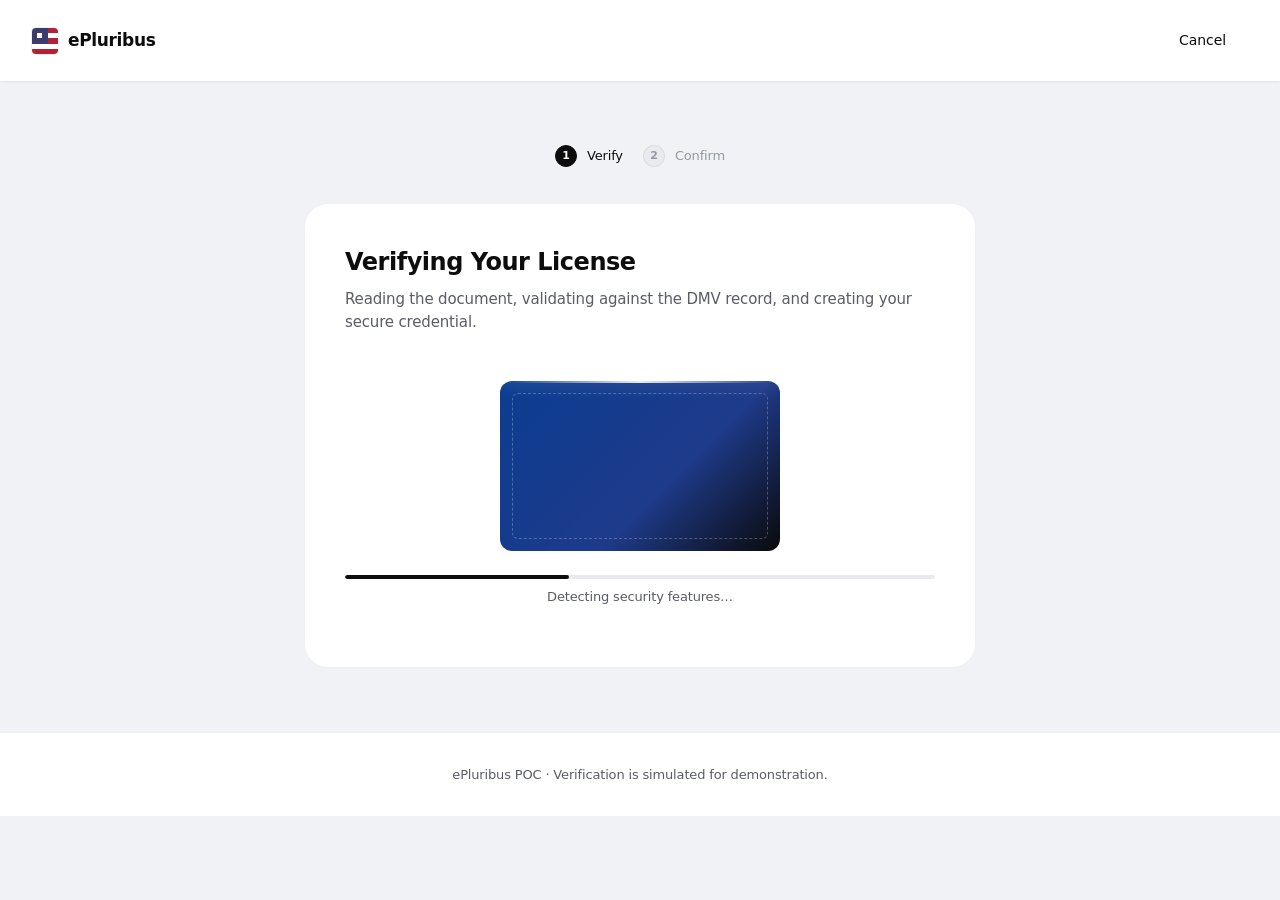
==== commit b79c9af8: "Skip license-upload step; reframe CLAUDE.md as canonical project doc scan.html: drop the "Capture" s" ====
--- a/scan.html
+++ b/scan.html
@@ -17,35 +17,16 @@
 
   <main class="scan-page">
     <div class="scan-steps">
-      <div class="scan-step-indicator active" data-step-ind="1"><div class="num">1</div> Capture</div>
-      <div class="scan-step-indicator" data-step-ind="2"><div class="num">2</div> Verify</div>
-      <div class="scan-step-indicator" data-step-ind="3"><div class="num">3</div> Confirm</div>
+      <div class="scan-step-indicator active" data-step-ind="2"><div class="num">1</div> Verify</div>
+      <div class="scan-step-indicator" data-step-ind="3"><div class="num">2</div> Confirm</div>
     </div>
 
-    <!-- Step 1: capture -->
-    <div class="scan-card" id="step1">
-      <h2>Scan Your Driver's License</h2>
-      <p class="lead" id="stateLead">Capture the front of your state-issued license to verify your identity.</p>
-
-      <div class="dropzone" id="dropzone" tabindex="0">
-        <div class="dropzone-icon">
-          <svg width="32" height="32" viewBox="0 0 24 24" fill="none" stroke="currentColor" stroke-width="2" stroke-linecap="round" stroke-linejoin="round"><path d="M12 16V4"/><path d="M7 9l5-5 5 5"/><path d="M5 16v3a2 2 0 0 0 2 2h10a2 2 0 0 0 2-2v-3"/></svg>
-        </div>
-        <h3>Drop Your License Image Here</h3>
-        <p>PNG or JPG, up to 10MB. Make sure all four corners are visible.</p>
-        <input type="file" id="fileInput" accept="image/*" style="display:none;">
-      </div>
-
-      <div class="scan-or">or</div>
-
-      <button class="btn btn-secondary btn-block" onclick="useCameraMock()">
-        <svg width="18" height="18" viewBox="0 0 24 24" fill="none" stroke="currentColor" stroke-width="2" stroke-linecap="round" stroke-linejoin="round"><path d="M3 8a2 2 0 0 1 2-2h3l2-2h4l2 2h3a2 2 0 0 1 2 2v10a2 2 0 0 1-2 2H5a2 2 0 0 1-2-2z"/><circle cx="12" cy="13" r="4"/></svg>
-        Use device camera
-      </button>
-
-      <p class="text-muted text-sm mt-6" style="text-align:center;">
-        🔒 Your license image is processed locally and never stored.
-      </p>
+    <!-- Step 1 (capture) is skipped in the demo — the verify animation runs
+         immediately on page load. The dropzone + file input are kept hidden
+         for any code paths that still reference them. -->
+    <div class="scan-card hidden" id="step1">
+      <input type="file" id="fileInput" accept="image/*" style="display:none;">
+      <div id="dropzone" hidden></div>
     </div>
 
     <!-- Step 2: scanning -->
@@ -88,26 +69,6 @@
   <script src="js/app.js"></script>
   <script>
     const stateCode = getState();
-    document.getElementById('stateLead').textContent =
-      `Capture the front of your ${STATES[stateCode] || ''} driver's license to verify your identity.`;
-
-    const dropzone = document.getElementById('dropzone');
-    const fileInput = document.getElementById('fileInput');
-
-    dropzone.addEventListener('click', () => fileInput.click());
-    dropzone.addEventListener('keydown', e => {
-      if (e.key === 'Enter' || e.key === ' ') { e.preventDefault(); fileInput.click(); }
-    });
-    dropzone.addEventListener('dragover', e => { e.preventDefault(); dropzone.classList.add('drag'); });
-    dropzone.addEventListener('dragleave', () => dropzone.classList.remove('drag'));
-    dropzone.addEventListener('drop', e => {
-      e.preventDefault();
-      dropzone.classList.remove('drag');
-      if (e.dataTransfer.files.length) startScan();
-    });
-    fileInput.addEventListener('change', () => {
-      if (fileInput.files.length) startScan();
-    });
 
     function useCameraMock() { startScan(); }
 
@@ -172,10 +133,9 @@
     }
 
     function goBackToStep1() {
-      setStepIndicator(1);
+      // No upload step in the demo — "Re-scan" just re-runs the verification.
       document.getElementById('step3').classList.add('hidden');
-      document.getElementById('step1').classList.remove('hidden');
-      fileInput.value = '';
+      startScan();
     }
 
     function finishOnboarding() {
@@ -183,6 +143,9 @@
       setCitizen(window._pendingCitizen);
       window.location.href = 'dashboard.html';
     }
+
+    // Auto-start verification on page load — skip the upload step.
+    startScan();
   </script>
 </body>
 </html>
